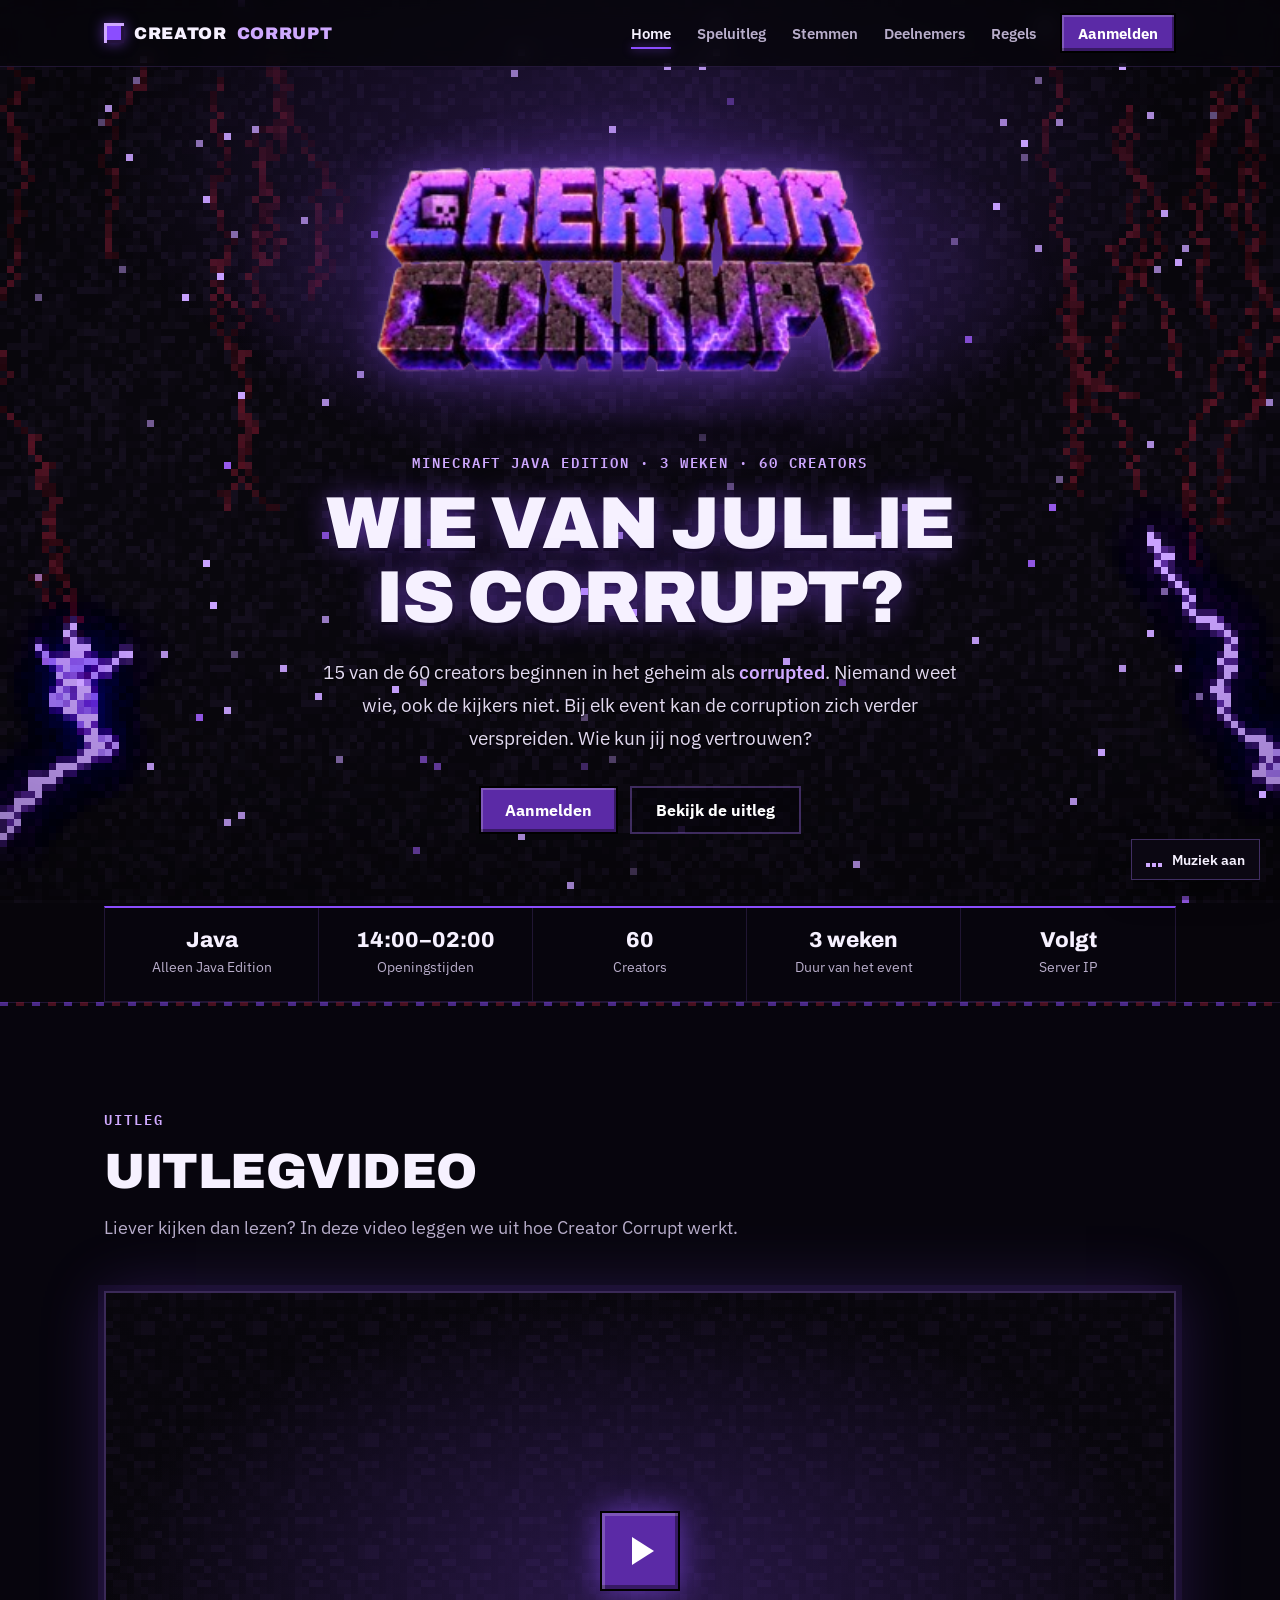
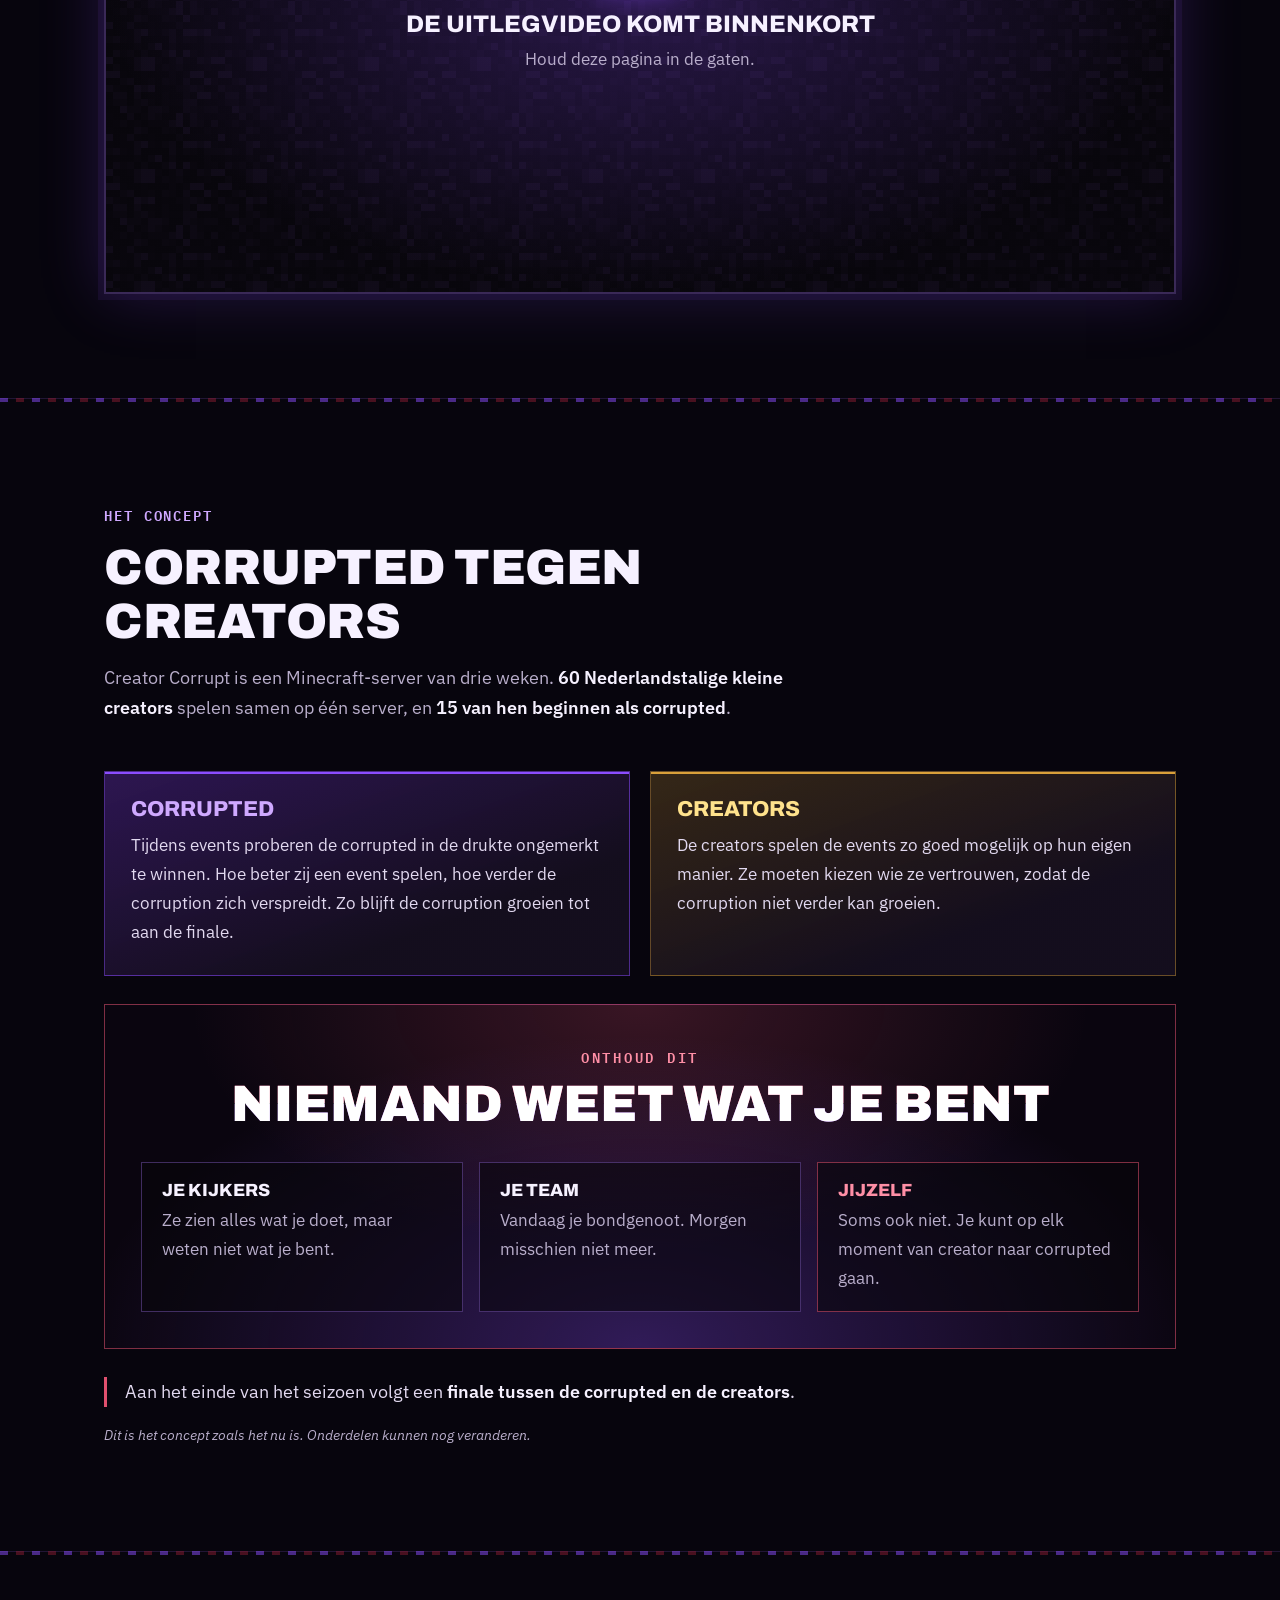
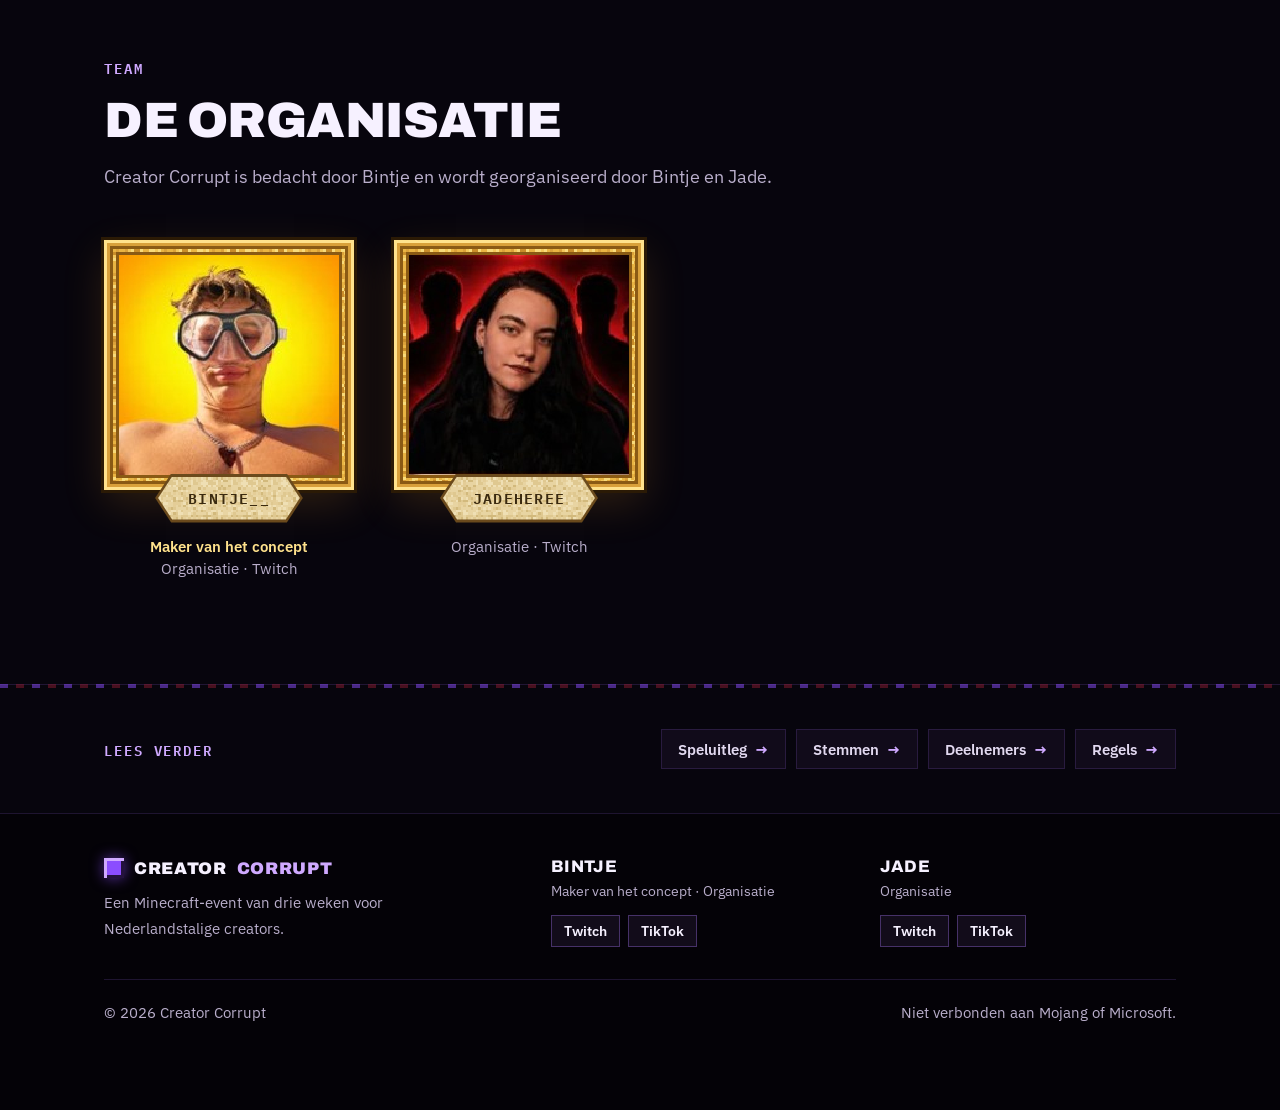
==== index.html @ 9c50fcc6 "Deelnemers: melding 'binnenkort bekendgemaakt' bovenaan Co-Authored-By: Claude Opus 5.5 <noreply@ant" ====
<!DOCTYPE html>
<html lang="nl">
<head>
<meta charset="utf-8">
<meta name="viewport" content="width=device-width, initial-scale=1">
<title>Creator Corrupt</title>
<meta name="description" content="Creator Corrupt is een Minecraft-server van drie weken met 60 Nederlandstalige creators. 15 van hen beginnen in het geheim als corrupted. Wie kun jij nog vertrouwen?">
<link rel="preconnect" href="https://fonts.googleapis.com">
<link rel="preconnect" href="https://fonts.gstatic.com" crossorigin>
<link href="https://fonts.googleapis.com/css2?family=Archivo:wght@600;800;900&family=IBM+Plex+Mono:wght@600&family=IBM+Plex+Sans:wght@400;500;600&display=swap" rel="stylesheet">
<link rel="stylesheet" href="style.css?v=20261105-4">
</head>
<body>
<canvas id="cave" aria-hidden="true"></canvas>
<canvas id="sparks" aria-hidden="true"></canvas>

<header class="top">
  <div class="wrap bar">
    <a href="index.html" class="brand"><span class="brand-block" aria-hidden="true"></span>Creator <b>Corrupt</b></a>
    <button class="menu" aria-expanded="false" aria-controls="nav">Menu</button>
    <nav id="nav" class="nav">
      <a href="index.html" aria-current="page">Home</a>
      <a href="speluitleg.html">Speluitleg</a>
      <a href="stemmen.html">Stemmen</a>
      <a href="deelnemers.html">Deelnemers</a>
      <a href="regels.html">Regels</a>
      <a href="aanmelden.html" class="nav-cta">Aanmelden</a>
    </nav>
  </div>
</header>

<main id="top">

  <!-- INTRODUCTIE -->
  <section id="intro" class="hero">
    <div class="wrap hero-inner">
      <div class="hero-logo">
        <img src="img/logo.png" alt="Creator Corrupt" width="362" height="190">
        <div class="logo-shadow" aria-hidden="true"></div>
      </div>
      <p class="eyebrow">Minecraft Java Edition &middot; 3 weken &middot; 60 creators</p>
      <h1>Wie van jullie is corrupt?</h1>
      <p class="lead">15 van de 60 creators beginnen in het geheim als <strong>corrupted</strong>. Niemand weet wie, ook de kijkers niet. Bij elk event kan de corruption zich verder verspreiden. Wie kun jij nog vertrouwen?</p>
      <div class="hero-actions">
        <a class="btn" href="aanmelden.html">Aanmelden</a>
        <a class="btn btn-ghost" href="#video">Bekijk de uitleg</a>
      </div>
    </div>

    <div class="wrap">
      <ul class="stats">
        <li><strong>Java</strong><span>Alleen Java Edition</span></li>
        <li><strong>14:00&ndash;02:00</strong><span>Openingstijden</span></li>
        <li><strong>60</strong><span>Creators</span></li>
        <li><strong>3 weken</strong><span>Duur van het event</span></li>
        <li><strong>Volgt</strong><span>Server IP</span></li>
      </ul>
    </div>
  </section>

  <!-- UITLEGVIDEO -->
  <section id="video" class="section">
    <div class="wrap">
      <header class="section-head">
        <p class="eyebrow">Uitleg</p>
        <h2>Uitlegvideo</h2>
        <p>Liever kijken dan lezen? In deze video leggen we uit hoe Creator Corrupt werkt.</p>
      </header>

      <!-- Zet bij data-youtube de ID van de YouTube-video (het stukje na watch?v=), dan verschijnt de video hier. -->
      <div class="video" data-youtube="">
        <div class="video-placeholder">
          <span class="play" aria-hidden="true"></span>
          <strong>De uitlegvideo komt binnenkort</strong>
          <span>Houd deze pagina in de gaten.</span>
        </div>
      </div>
    </div>
  </section>

  <!-- CONCEPT -->
  <section id="concept" class="section">
    <div class="wrap">
      <header class="section-head">
        <p class="eyebrow">Het concept</p>
        <h2>Corrupted tegen creators</h2>
        <p>Creator Corrupt is een Minecraft-server van drie weken. <strong>60 Nederlandstalige kleine creators</strong> spelen samen op één server, en <strong>15 van hen beginnen als corrupted</strong>.</p>
      </header>

      <div class="sides">
        <div class="side side-corrupt">
          <h3>Corrupted</h3>
          <p>Tijdens events proberen de corrupted in de drukte ongemerkt te winnen. Hoe beter zij een event spelen, hoe verder de corruption zich verspreidt. Zo blijft de corruption groeien tot aan de finale.</p>
        </div>
        <div class="side side-survive">
          <h3>Creators</h3>
          <p>De creators spelen de events zo goed mogelijk op hun eigen manier. Ze moeten kiezen wie ze vertrouwen, zodat de corruption niet verder kan groeien.</p>
        </div>
      </div>

      <div class="nobody">
        <p class="nobody-kicker">Onthoud dit</p>
        <h3 class="nobody-title glitch" data-text="Niemand weet wat je bent">Niemand weet wat je bent</h3>
        <div class="nobody-grid">
          <div>
            <h4>Je kijkers</h4>
            <p>Ze zien alles wat je doet, maar weten niet wat je bent.</p>
          </div>
          <div>
            <h4>Je team</h4>
            <p>Vandaag je bondgenoot. Morgen misschien niet meer.</p>
          </div>
          <div>
            <h4>Jijzelf</h4>
            <p>Soms ook niet. Je kunt op elk moment van creator naar corrupted gaan.</p>
          </div>
        </div>
      </div>

      <p class="concept-twist">Aan het einde van het seizoen volgt een <strong>finale tussen de corrupted en de creators</strong>.</p>
      <p class="concept-note">Dit is het concept zoals het nu is. Onderdelen kunnen nog veranderen.</p>
    </div>
  </section>

  <!-- TEAM -->
  <section id="team" class="section">
    <div class="wrap">
      <header class="section-head">
        <p class="eyebrow">Team</p>
        <h2>De organisatie</h2>
        <p>Creator Corrupt is bedacht door Bintje en wordt georganiseerd door Bintje en Jade.</p>
      </header>

      <div class="team">
        <a class="member" href="https://www.twitch.tv/bintje__" target="_blank" rel="noopener">
          <div class="frame"><div class="avatar avatar-photo"><img src="img/bintje.jpg" alt="Bintje" width="186" height="178"></div></div>
          <span class="plaque"><span>BINTJE__</span></span>
          <span class="member-role"><strong>Maker van het concept</strong><br>Organisatie &middot; Twitch</span>
        </a>
        <a class="member" href="https://www.twitch.tv/jadeheree" target="_blank" rel="noopener">
          <div class="frame"><div class="avatar avatar-photo"><img src="img/jade.jpg" alt="Jade" width="186" height="178"></div></div>
          <span class="plaque"><span>JADEHEREE</span></span>
          <span class="member-role">Organisatie &middot; Twitch</span>
        </a>
      </div>
    </div>
  </section>

  <!-- VERDER LEZEN -->
  <section class="section more">
    <div class="wrap more-inner">
      <p class="eyebrow">Lees verder</p>
      <nav class="more-links" aria-label="Lees verder">
        <a class="reveal" href="speluitleg.html">Speluitleg <b aria-hidden="true">&rarr;</b></a>
        <a class="reveal" href="stemmen.html">Stemmen <b aria-hidden="true">&rarr;</b></a>
        <a class="reveal" href="deelnemers.html">Deelnemers <b aria-hidden="true">&rarr;</b></a>
        <a class="reveal" href="regels.html">Regels <b aria-hidden="true">&rarr;</b></a>
      </nav>
    </div>
  </section>

</main>

<footer class="foot">
  <div class="wrap">
    <div class="foot-grid">
      <div class="foot-brand">
        <a href="index.html" class="brand"><span class="brand-block" aria-hidden="true"></span>Creator <b>Corrupt</b></a>
        <p>Een Minecraft-event van drie weken voor Nederlandstalige creators.</p>
      </div>
      <div class="foot-person">
        <h4>Bintje</h4>
        <span>Maker van het concept &middot; Organisatie</span>
        <div class="socials">
          <a href="https://www.twitch.tv/bintje__" target="_blank" rel="noopener">Twitch</a>
          <a href="https://www.tiktok.com/@bintje__" target="_blank" rel="noopener">TikTok</a>
        </div>
      </div>
      <div class="foot-person">
        <h4>Jade</h4>
        <span>Organisatie</span>
        <div class="socials">
          <a href="https://www.twitch.tv/jadeheree" target="_blank" rel="noopener">Twitch</a>
          <a href="https://www.tiktok.com/@jadedhere" target="_blank" rel="noopener">TikTok</a>
        </div>
      </div>
    </div>
    <div class="foot-inner">
      <span>&copy; <span id="year">2026</span> Creator Corrupt</span>
      <span>Niet verbonden aan Mojang of Microsoft.</span>
    </div>
  </div>
</footer>

<script src="script.js?v=20261105-4"></script>
</body>
</html>
---- style.css ----
:root{
  --bg:#07050b;
  --panel:rgba(9,6,14,.88);
  --surface:rgba(22,15,32,.82);
  --line:rgba(150,100,230,.18);
  --line-2:rgba(170,120,255,.34);
  --purple-900:#24123d;
  --purple-700:#5b2aa6;
  --purple-500:#8b4dff;
  --purple-300:#cfa9ff;
  --red:#8a1c32;
  --gold-hi:#ffe28c;
  --gold:#d9a03a;
  --gold-lo:#8a5a14;
  --ink:#f6f1ff;
  --text:#e2d9f0;
  --muted:#b9aecb;
  --head:'Archivo',system-ui,sans-serif;
  --body:'IBM Plex Sans',system-ui,sans-serif;
  --mono:'IBM Plex Mono',ui-monospace,monospace;
  color-scheme:dark;
}
*,*::before,*::after{box-sizing:border-box}
html{scroll-behavior:smooth;scroll-padding-top:76px}
body{margin:0;background:var(--bg);color:var(--text);font:400 1.0625rem/1.7 var(--body);-webkit-font-smoothing:antialiased}
a{color:inherit}
:focus-visible{outline:2px solid var(--purple-300);outline-offset:3px}
h1,h2,h3,h4{font-family:var(--head);font-weight:800;line-height:1.1;margin:0;color:var(--ink)}
p{margin:0 0 1em}
strong{color:var(--ink);font-weight:600}
.wrap{max-width:1120px;margin:0 auto;padding:0 24px}
@media(max-width:600px){.wrap{padding:0 16px}}

/* Achtergrond: pixel-grot (script.js), vast achter alle inhoud */
#cave,#sparks{position:fixed;top:0;left:0;width:100%;height:100vh;image-rendering:pixelated;pointer-events:none}
#cave{z-index:-2}
#sparks{z-index:-1}
body::before{content:"";position:fixed;inset:0;z-index:-1;pointer-events:none;
  background:radial-gradient(60% 45% at 50% 18%,rgba(139,77,255,.22),transparent 70%),radial-gradient(120% 80% at 50% 50%,transparent 40%,rgba(0,0,0,.55))}

/* Header */
.top{position:sticky;top:0;z-index:20;background:rgba(7,5,11,.82);backdrop-filter:blur(10px);-webkit-backdrop-filter:blur(10px);border-bottom:1px solid var(--line)}
.bar{display:flex;align-items:center;justify-content:space-between;height:66px;gap:16px}
.brand{display:flex;align-items:center;gap:10px;font:900 1.05rem var(--head);letter-spacing:.04em;text-transform:uppercase;color:var(--ink);text-decoration:none}
.brand b{color:var(--purple-300);font-weight:900}
.brand-block{width:20px;height:20px;background:var(--purple-500);box-shadow:inset 3px 3px 0 var(--purple-300),inset -3px -3px 0 var(--purple-900),0 0 14px rgba(139,77,255,.6)}
.nav{display:flex;gap:2px;align-items:center}
.nav a{font:600 .95rem var(--body);text-decoration:none;color:var(--muted);padding:8px 12px}
.nav a:hover{color:var(--ink)}
.nav a:not(.nav-cta){position:relative}
.nav a[aria-current="page"]:not(.nav-cta){color:var(--ink)}
.nav a[aria-current="page"]:not(.nav-cta)::after{content:"";position:absolute;left:12px;right:12px;bottom:2px;height:2px;background:var(--purple-500);box-shadow:0 0 10px rgba(139,77,255,.8)}
@media(max-width:800px){.nav a[aria-current="page"]:not(.nav-cta)::after{left:4px;right:auto;width:24px;bottom:6px}}
.nav .nav-cta{color:#fff;margin-left:10px}
.menu{display:none;font:600 1rem var(--body);background:none;color:var(--ink);border:1px solid var(--line-2);padding:6px 14px;cursor:pointer}
@media(max-width:800px){
  .menu{display:block}
  .nav{display:none;position:absolute;top:67px;left:0;right:0;flex-direction:column;align-items:stretch;background:rgba(7,5,11,.97);border-bottom:1px solid var(--line);padding:8px 16px 16px}
  .nav.open{display:flex}
  .nav a{padding:13px 4px;border-bottom:1px solid var(--line)}
  .nav .nav-cta{margin:14px 0 0;text-align:center}
}

/* Knoppen */
.btn,.nav .nav-cta{display:inline-flex;align-items:center;justify-content:center;font:700 1rem var(--body);color:#fff;text-decoration:none;cursor:pointer;
  background:var(--purple-700);border:2px solid #000;padding:12px 24px;
  box-shadow:inset 2px 2px 0 rgba(255,255,255,.22),inset -2px -3px 0 rgba(0,0,0,.4),0 0 0 rgba(139,77,255,0);transition:box-shadow .2s,background .2s}
.nav .nav-cta{padding:8px 16px;font-size:.95rem}
.btn:hover,.nav .nav-cta:hover{background:var(--purple-500);box-shadow:inset 2px 2px 0 rgba(255,255,255,.22),inset -2px -3px 0 rgba(0,0,0,.4),0 0 24px rgba(139,77,255,.55)}
.btn:active{box-shadow:inset 2px 2px 0 rgba(0,0,0,.4)}
.btn:disabled{opacity:.6;cursor:wait}
.btn-ghost{background:rgba(7,5,11,.55);border:2px solid var(--line-2);box-shadow:none}
.btn-ghost:hover{background:rgba(91,42,166,.35);border-color:var(--purple-500);box-shadow:none}

.eyebrow{font:600 .85rem var(--mono);letter-spacing:.14em;text-transform:uppercase;color:var(--purple-300);margin:0 0 14px}

/* Hero: gecentreerd, zoals de poster */
.hero{padding:64px 0 0;text-align:center;overflow:hidden}
.hero-inner{display:flex;flex-direction:column;align-items:center}
.hero-logo{position:relative;display:grid;place-items:center;padding:8px 0 36px}
.hero-logo::before{content:"";position:absolute;inset:-10% -25%;background:radial-gradient(closest-side,rgba(139,77,255,.38),transparent);pointer-events:none}
/* Logo-bestand is 362px breed; groter tonen maakt hem iets zachter. Met een groter bestand wordt hij weer scherp. */
.hero-logo img{position:relative;display:block;width:min(560px,92vw);max-width:none;height:auto;will-change:transform;animation:float 5s ease-in-out infinite;filter:drop-shadow(0 0 18px rgba(139,77,255,.45))}
.logo-shadow{position:absolute;bottom:10px;width:360px;max-width:60%;height:16px;background:rgba(0,0,0,.7);filter:blur(10px);animation:shadow 5s ease-in-out infinite}
@keyframes float{0%,100%{transform:translate3d(0,0,0) rotate(-1deg)}50%{transform:translate3d(0,-14px,0) rotate(1deg)}}
@keyframes shadow{0%,100%{transform:scaleX(1);opacity:1}50%{transform:scaleX(.8);opacity:.6}}
@media(prefers-reduced-motion:reduce){.hero-logo img,.logo-shadow{animation:none}}
.hero h1{font-size:clamp(2.3rem,6.4vw,4.6rem);font-weight:900;text-transform:uppercase;letter-spacing:-.01em;line-height:1;max-width:14ch;margin:0 auto 22px;
  text-shadow:0 0 28px rgba(139,77,255,.55),0 3px 0 #000}
.lead{font-size:1.2rem;color:var(--text);max-width:58ch;margin:0 auto 32px;text-shadow:0 1px 2px #000}
.lead strong{color:var(--purple-300)}
.hero-actions{display:flex;flex-wrap:wrap;gap:12px;justify-content:center}

.stats{list-style:none;margin:72px 0 0;padding:0;display:grid;grid-template-columns:repeat(5,1fr);background:var(--panel);border:1px solid var(--line);border-top:2px solid var(--purple-500)}
.stats li{padding:20px 18px;border-right:1px solid var(--line);text-align:center}
.stats li:last-child{border-right:0}
.stats strong{display:block;font:800 1.35rem var(--head);color:var(--ink);white-space:nowrap}
.stats span{font-size:.9rem;color:var(--muted)}
@media(max-width:820px){.stats{grid-template-columns:repeat(2,1fr)}.stats li{border-bottom:1px solid var(--line)}.stats li:nth-child(2n){border-right:0}.stats li:last-child{grid-column:1/-1;border-bottom:0}}

/* Secties: donker paneel over de grot, zodat de tekst goed leesbaar is */
main>.section{position:relative;padding:104px 0;background:var(--panel)}
main>.hero+.section{margin-top:0;border-top:1px solid var(--line)}
main>.section+.section{border-top:1px solid var(--line)}
main>.section::before{content:"";position:absolute;left:0;right:0;top:-1px;height:4px;
  background:repeating-linear-gradient(90deg,var(--purple-500) 0 8px,transparent 8px 16px,var(--red) 16px 24px,transparent 24px 32px);opacity:.5}
.section-head{margin-bottom:48px;max-width:680px}
.section-head h2{font-size:clamp(2rem,4.6vw,3.1rem);font-weight:900;text-transform:uppercase;letter-spacing:-.01em}
.section-head p:not(.eyebrow){color:var(--muted);margin:14px 0 0;font-size:1.1rem}
.sub{font-size:1.4rem;margin:72px 0 22px;text-transform:uppercase;letter-spacing:.01em}

/* Uitlegvideo */
.video{position:relative;aspect-ratio:16/9;border:2px solid var(--line-2);background:#000;overflow:hidden;box-shadow:0 0 0 6px rgba(139,77,255,.08),0 0 60px rgba(139,77,255,.22)}
.video iframe{position:absolute;inset:0;width:100%;height:100%;border:0}
.video-placeholder{position:absolute;inset:0;display:grid;place-content:center;justify-items:center;gap:8px;text-align:center;padding:24px;
  background:radial-gradient(closest-side,rgba(139,77,255,.25),transparent),linear-gradient(rgba(7,5,11,.7),rgba(7,5,11,.7)),var(--obsidian,#100c16);background-size:auto,auto,112px 112px;image-rendering:pixelated}
.video-placeholder strong{font:800 clamp(1.1rem,2.5vw,1.5rem) var(--head);color:var(--ink);text-transform:uppercase}
.video-placeholder span:last-child{color:var(--muted)}
.play{width:80px;height:80px;margin-bottom:12px;display:grid;place-items:center;background:var(--purple-700);border:2px solid #000;
  box-shadow:inset 3px 3px 0 rgba(255,255,255,.2),inset -3px -4px 0 rgba(0,0,0,.4),0 0 30px rgba(139,77,255,.6)}
.play::after{content:"";margin-left:6px;border-style:solid;border-width:14px 0 14px 22px;border-color:transparent transparent transparent #fff}
@media(max-width:560px){.play{width:58px;height:58px}.play::after{border-width:10px 0 10px 16px}}

/* Team: gouden lijst en perkamenten naambordje, zoals op de poster */
.team{display:flex;flex-wrap:wrap;gap:40px}
.member{display:flex;flex-direction:column;align-items:center;width:250px;text-decoration:none;color:inherit}
.frame{width:100%;padding:12px;background:var(--gold) var(--tex-gold,none);background-size:48px 48px;image-rendering:pixelated;
  box-shadow:inset 0 0 0 3px var(--gold-hi),inset 0 0 0 6px var(--gold),inset 0 0 0 9px var(--gold-lo),0 0 0 3px #2b1a05,0 14px 40px rgba(255,170,40,.16);transition:transform .2s,box-shadow .2s}
.member:hover .frame{transform:translateY(-4px);box-shadow:inset 0 0 0 3px var(--gold-hi),inset 0 0 0 6px var(--gold),inset 0 0 0 9px var(--gold-lo),0 0 0 3px #2b1a05,0 18px 50px rgba(255,170,40,.3)}
.avatar{aspect-ratio:1;display:grid;place-items:center;background:radial-gradient(circle at 50% 45%,#ffd84a,#f5a11a 75%);box-shadow:inset 0 0 0 3px var(--gold-lo),inset 0 0 30px rgba(140,70,0,.35)}
.avatar-photo{position:relative;overflow:hidden}
.avatar-photo img{position:absolute;inset:3px;width:calc(100% - 6px);height:calc(100% - 6px);object-fit:cover;object-position:50% 30%}
.avatar:not(.avatar-photo) img,.avatar canvas{width:46%;height:auto;image-rendering:pixelated;display:block;box-shadow:6px 6px 0 rgba(90,45,0,.35)}
.plaque{position:relative;margin-top:-16px;padding:3px;background:#6b4a1c;
  clip-path:polygon(16px 0,calc(100% - 16px) 0,100% 50%,calc(100% - 16px) 100%,16px 100%,0 50%)}
.plaque span{display:block;padding:9px 30px;font:600 .95rem var(--mono);letter-spacing:.08em;color:#3a2a10;background:#e6d19d var(--tex-parchment,none);background-size:40px 40px;image-rendering:pixelated;
  clip-path:polygon(14px 0,calc(100% - 14px) 0,100% 50%,calc(100% - 14px) 100%,14px 100%,0 50%)}
.member-role{margin-top:12px;font-size:.95rem;line-height:1.5;color:var(--muted);text-align:center}
.member-role strong{color:var(--gold-hi);font-weight:600}
.member:hover .member-role{color:var(--purple-300)}
@media(max-width:560px){.team{gap:20px;justify-content:center}.member{width:calc(50% - 10px)}.plaque span{padding:8px 20px;font-size:.8rem}}

/* Speluitleg */
.steps{list-style:none;margin:0;padding:0;display:grid;grid-template-columns:repeat(4,1fr);gap:20px;counter-reset:s}
.steps li{position:relative;counter-increment:s;padding:24px 22px 26px;background:var(--surface);border:1px solid var(--line)}
.steps li::before{content:counter(s,decimal-leading-zero);display:block;font:600 .85rem var(--mono);letter-spacing:.14em;color:var(--purple-300);margin-bottom:14px}
.steps li::after{content:"";position:absolute;left:-1px;right:-1px;top:-1px;height:2px;background:linear-gradient(90deg,var(--purple-500),transparent)}
.steps h3{font-size:1.15rem;margin-bottom:8px}
.steps p{color:var(--muted);margin:0}
@media(max-width:900px){.steps{grid-template-columns:1fr 1fr}}
@media(max-width:560px){.steps{grid-template-columns:1fr}}

/* Concept */
.concept{margin-bottom:56px}
.concept-intro{font-size:1.25rem;line-height:1.6;color:var(--ink);max-width:62ch;margin-bottom:28px}
.sides{display:grid;grid-template-columns:1fr 1fr;gap:20px}
@media(max-width:700px){.sides{grid-template-columns:1fr}}
.side{padding:26px 26px 28px;border:1px solid var(--line)}
.side h3{font-size:1.35rem;text-transform:uppercase;margin-bottom:10px}
.side p{margin:0;color:var(--text)}
.side-corrupt{background:linear-gradient(160deg,rgba(91,42,166,.45),rgba(22,15,32,.85) 70%);border-color:rgba(139,77,255,.45);box-shadow:inset 0 2px 0 var(--purple-500)}
.side-corrupt h3{color:var(--purple-300)}
.side-survive{background:linear-gradient(160deg,rgba(217,160,58,.22),rgba(22,15,32,.85) 70%);border-color:rgba(217,160,58,.4);box-shadow:inset 0 2px 0 var(--gold)}
.side-survive h3{color:var(--gold-hi)}
/* Opgelicht blok: NIEMAND weet wat je bent */
.nobody{position:relative;margin-top:28px;padding:40px 36px 36px;text-align:center;overflow:hidden;
  background:radial-gradient(70% 120% at 50% 0%,rgba(224,80,110,.22),transparent 60%),radial-gradient(80% 140% at 50% 100%,rgba(139,77,255,.3),transparent 65%),rgba(10,6,16,.92);
  border:1px solid rgba(224,80,110,.55);animation:nobodyGlow 3.2s ease-in-out infinite}
@keyframes nobodyGlow{0%,100%{box-shadow:0 0 24px rgba(139,77,255,.3),inset 0 0 30px rgba(224,80,110,.12)}50%{box-shadow:0 0 52px rgba(224,80,110,.45),inset 0 0 50px rgba(139,77,255,.22)}}
.nobody-kicker{font:600 .85rem var(--mono);letter-spacing:.2em;text-transform:uppercase;color:#ff8fa6;margin:0 0 10px}
.nobody-title{font-size:clamp(1.8rem,5vw,3.2rem);font-weight:900;text-transform:uppercase;line-height:1.05;margin:0 0 30px}
/* Gloed met schokkerige glitches over de hele zin */
.glitch{position:relative;color:#fff;animation:glow 6s ease-in-out infinite}
.glitch::before,.glitch::after{content:attr(data-text);position:absolute;inset:0;pointer-events:none;mix-blend-mode:screen}
.glitch::before{color:#ff4d7a;clip-path:inset(0 0 55% 0);animation:glitchA 2.6s steps(1) infinite}
.glitch::after{color:#a86bff;clip-path:inset(50% 0 0 0);animation:glitchB 2.2s steps(1) infinite}
@keyframes glow{0%,100%{text-shadow:0 0 14px rgba(224,80,110,.45)}50%{text-shadow:0 0 30px rgba(224,80,110,.8),0 0 60px rgba(139,77,255,.35)}}
@keyframes glitchA{0%,86%,100%{transform:translate(-2px,0);clip-path:inset(0 0 55% 0)}88%{transform:translate(-9px,-2px);clip-path:inset(10% 0 60% 0)}92%{transform:translate(6px,1px);clip-path:inset(35% 0 30% 0)}96%{transform:translate(-4px,0);clip-path:inset(0 0 70% 0)}}
@keyframes glitchB{0%,80%,100%{transform:translate(2px,0);clip-path:inset(50% 0 0 0)}83%{transform:translate(10px,2px);clip-path:inset(65% 0 5% 0)}88%{transform:translate(-7px,0);clip-path:inset(40% 0 25% 0)}93%{transform:translate(4px,-1px);clip-path:inset(75% 0 0 0)}}
.nobody-grid{display:grid;grid-template-columns:repeat(3,1fr);gap:16px;text-align:left}
.nobody-grid>div{padding:18px 20px;background:rgba(7,5,11,.6);border:1px solid var(--line-2)}
.nobody-grid h4{font-size:1.1rem;text-transform:uppercase;margin-bottom:6px;color:var(--ink)}
.nobody-grid p{margin:0;color:var(--muted)}
.nobody-grid>div:last-child{border-color:rgba(224,80,110,.55)}
.nobody-grid>div:last-child h4{color:#ff8fa6}
@media(max-width:760px){.nobody{padding:30px 18px 22px}.nobody-grid{grid-template-columns:1fr}}
@media(prefers-reduced-motion:reduce){.nobody,.glitch,.glitch::before,.glitch::after{animation:none}}

/* Muziekknop */
.music-btn{position:fixed;right:20px;bottom:20px;z-index:51;display:flex;align-items:center;gap:10px;padding:10px 14px;font:600 .9rem var(--body);color:var(--ink);cursor:pointer;
  background:rgba(12,8,20,.95);border:1px solid var(--line-2);box-shadow:0 10px 30px rgba(0,0,0,.5)}
.music-btn:hover{border-color:var(--purple-500)}
.music-btn[aria-pressed="true"]{border-color:var(--purple-500);box-shadow:0 10px 30px rgba(0,0,0,.5),0 0 20px rgba(139,77,255,.35)}
.bars{display:flex;align-items:flex-end;gap:2px;width:16px;height:14px}
.bars i{width:4px;height:4px;background:var(--purple-300)}
.music-btn[aria-pressed="true"] .bars i{animation:bar 1.2s ease-in-out infinite}
.music-btn[aria-pressed="true"] .bars i:nth-child(2){animation-delay:.3s}
.music-btn[aria-pressed="true"] .bars i:nth-child(3){animation-delay:.6s}
@keyframes bar{0%,100%{height:4px}50%{height:14px}}
@media(max-width:560px){.music-btn{right:16px;bottom:16px;padding:9px 12px}.toast{bottom:72px}}
@media(prefers-reduced-motion:reduce){.music-btn .bars i{animation:none!important}}

/* Pop-ups met grapjes */
.toast{position:fixed;left:20px;bottom:20px;z-index:50;display:flex;gap:14px;align-items:center;width:min(380px,calc(100vw - 32px));padding:14px 40px 14px 14px;
  background:rgba(12,8,20,.97);border:1px solid var(--line-2);border-left:3px solid var(--purple-500);box-shadow:0 18px 50px rgba(0,0,0,.6),0 0 30px rgba(139,77,255,.25);
  transform:translateY(140%);opacity:0;transition:transform .45s cubic-bezier(.2,.9,.3,1.2),opacity .3s}
.toast.show{transform:none;opacity:1}
.toast.corrupt{border-left-color:#e0506e;box-shadow:0 18px 50px rgba(0,0,0,.6),0 0 30px rgba(224,80,110,.25)}
.toast canvas{flex:none;width:64px;height:64px;image-rendering:pixelated;background:#1b1228;border:2px solid #000;box-shadow:inset 0 0 0 2px rgba(255,255,255,.06)}
.toast-label{display:block;font:600 .75rem var(--mono);letter-spacing:.14em;text-transform:uppercase;color:var(--purple-300);margin-bottom:4px}
.toast.corrupt .toast-label{color:#ff8fa6}
.toast-text{margin:0;font-size:.98rem;line-height:1.45;color:var(--ink)}
.toast-close{position:absolute;top:6px;right:6px;width:28px;height:28px;border:0;background:none;color:var(--muted);font:600 1.2rem var(--body);cursor:pointer;line-height:1}
.toast-close:hover{color:var(--ink)}
.toast-mute{display:inline-block;margin-top:6px;padding:0;border:0;background:none;font:500 .8rem var(--body);color:var(--muted);text-decoration:underline;cursor:pointer}
.toast-mute:hover{color:var(--ink)}
@media(max-width:560px){.toast{left:16px;bottom:16px}}
@media(prefers-reduced-motion:reduce){.toast{transition:opacity .2s}}

.concept-twist{margin:28px 0 0;padding-left:18px;border-left:3px solid #e0506e;font-size:1.1rem;color:var(--text);max-width:70ch}
.concept-note{margin:16px 0 0;font-size:.9rem;color:var(--muted);font-style:italic}

.special{display:flex;align-items:center;gap:18px;margin-top:20px;padding:18px 22px;background:linear-gradient(90deg,rgba(138,28,50,.35),rgba(22,15,32,.85));border:1px solid rgba(220,80,110,.35);border-left:3px solid #e0506e}
.special p{margin:0;color:var(--text)}
.special-tag{flex:none;font:600 .8rem var(--mono);letter-spacing:.14em;text-transform:uppercase;color:#fff;background:#8a1c32;border:2px solid #000;padding:6px 10px;box-shadow:inset 2px 2px 0 rgba(255,255,255,.18)}
@media(max-width:560px){.special{flex-direction:column;align-items:flex-start;gap:10px}}

.tiles{display:grid;grid-template-columns:repeat(4,1fr);gap:20px}
.tiles-2{grid-template-columns:repeat(2,1fr)}
@media(max-width:900px){.tiles{grid-template-columns:1fr 1fr}}
@media(max-width:560px){.tiles,.tiles-2{grid-template-columns:1fr}}
.tile{padding:22px 22px 24px;background:var(--surface);border:1px solid var(--line);border-left:3px solid var(--purple-500)}
.tile h4{font-size:1.1rem;margin-bottom:8px}
.tile p{color:var(--muted);margin:0}

.cta{display:flex;justify-content:space-between;align-items:center;gap:20px;flex-wrap:wrap;margin-top:72px;padding:30px 32px;background:linear-gradient(90deg,rgba(91,42,166,.32),rgba(22,15,32,.85));border:1px solid var(--line-2)}
.cta h3{font-size:1.45rem;text-transform:uppercase;margin-bottom:6px}
.cta p{margin:0;color:var(--muted)}

/* Concept-sectie op de voorpagina */
#concept .section-head p strong{color:var(--ink)}
#concept .nobody{margin-top:28px}

/* Lees verder */
/* Geanimeerde knoppen: lichtstreep bij hover, pijl schuift mee, pixel-icoon springt */
.links{display:grid;grid-template-columns:repeat(4,1fr);gap:18px}
@media(max-width:1000px){.links{grid-template-columns:repeat(2,1fr)}}
@media(max-width:560px){.links{grid-template-columns:1fr}}
.link-card{position:relative;display:flex;flex-direction:column;padding:24px 24px 22px;text-decoration:none;color:inherit;overflow:hidden;
  background:linear-gradient(160deg,rgba(91,42,166,.28),rgba(22,15,32,.9) 60%);border:1px solid var(--line-2);
  box-shadow:inset 0 2px 0 rgba(255,255,255,.06),inset 0 -3px 0 rgba(0,0,0,.4);transition:transform .25s cubic-bezier(.2,.9,.3,1.3),border-color .25s,box-shadow .25s}
.link-card::before{content:"";position:absolute;top:0;bottom:0;left:-60%;width:40%;background:linear-gradient(100deg,transparent,rgba(201,162,255,.22),transparent);transform:skewX(-20deg);transition:left .6s ease}
.link-card:hover,.link-card:focus-visible{transform:translateY(-6px);border-color:var(--purple-500);box-shadow:0 14px 40px rgba(0,0,0,.45),0 0 34px rgba(139,77,255,.35),inset 0 2px 0 rgba(255,255,255,.08)}
.link-card:hover::before,.link-card:focus-visible::before{left:120%}
.link-card:active{transform:translateY(-2px)}
.link-icon{display:flex;gap:3px;margin-bottom:18px}
.link-icon i{width:10px;height:10px;background:var(--purple-500);box-shadow:inset 2px 2px 0 rgba(255,255,255,.3)}
.link-icon i:nth-child(2){background:#e0506e}
.link-icon i:nth-child(3){background:var(--gold)}
.link-card:hover .link-icon i{animation:hop .5s ease}
.link-card:hover .link-icon i:nth-child(2){animation-delay:.07s}
.link-card:hover .link-icon i:nth-child(3){animation-delay:.14s}
@keyframes hop{0%,100%{transform:none}40%{transform:translateY(-6px)}}
.link-card h3{font-size:1.25rem;text-transform:uppercase;margin-bottom:8px}
.link-card p{margin:0 0 18px;color:var(--muted);flex:1}
.link-go{display:inline-flex;align-items:center;gap:8px;align-self:flex-start;font:700 .95rem var(--body);color:#fff;padding:8px 14px;background:var(--purple-700);border:2px solid #000;
  box-shadow:inset 2px 2px 0 rgba(255,255,255,.2),inset -2px -3px 0 rgba(0,0,0,.4);transition:background .2s}
.link-go b{display:inline-block;transition:transform .25s}
.link-card:hover .link-go{background:var(--purple-500)}
.link-card:hover .link-go b{transform:translateX(5px)}

/* Lees verder: kleine, rustige knoppen in één rij */
main>.section.more{padding:44px 0}
.more-inner{display:flex;align-items:center;justify-content:space-between;gap:20px;flex-wrap:wrap}
.more-inner .eyebrow{margin:0}
.more-links{display:flex;flex-wrap:wrap;gap:10px}
.more-links a{position:relative;display:inline-flex;align-items:center;gap:8px;padding:9px 16px;font:600 .95rem var(--body);color:var(--text);text-decoration:none;
  background:rgba(22,15,32,.7);border:1px solid var(--line);overflow:hidden;transition:color .25s,border-color .25s,box-shadow .25s,background .25s}
.more-links a::after{content:"";position:absolute;left:0;bottom:0;height:2px;width:100%;background:linear-gradient(90deg,var(--purple-500),#e0506e);transform:scaleX(0);transform-origin:left;transition:transform .3s ease}
.more-links a b{display:inline-block;color:var(--purple-300);transition:transform .25s}
.more-links a:hover,.more-links a:focus-visible{color:var(--ink);border-color:var(--line-2);background:rgba(91,42,166,.22);box-shadow:0 0 18px rgba(139,77,255,.2)}
.more-links a:hover::after,.more-links a:focus-visible::after{transform:scaleX(1)}
.more-links a:hover b{transform:translateX(4px)}
@media(max-width:560px){.more-inner{flex-direction:column;align-items:flex-start}.more-links{display:grid;grid-template-columns:1fr 1fr;width:100%}.more-links a{justify-content:space-between}}

/* Elementen verschijnen zacht als je ernaartoe scrolt */
.js .reveal{opacity:0;transform:translateY(24px);transition:opacity .6s ease,transform .6s cubic-bezier(.2,.9,.3,1),border-color .25s,box-shadow .25s}
.js .reveal.in{opacity:1;transform:none}
.js .link-card.reveal.in:hover,.js .cast-card.reveal.in:hover{transform:translateY(-6px)}
@media(prefers-reduced-motion:reduce){.reveal{opacity:1;transform:none;transition:none}.link-card::before{display:none}.link-card:hover .link-icon i{animation:none}}

/* Deelnemers */
.cast{display:grid;grid-template-columns:repeat(auto-fill,minmax(200px,1fr));gap:20px}
.cast-card{position:relative;display:flex;flex-direction:column;align-items:center;text-align:center;padding:22px 18px 20px;overflow:hidden;
  background:linear-gradient(170deg,rgba(91,42,166,.25),rgba(14,9,22,.92) 55%);border:1px solid var(--line-2);transition:transform .3s cubic-bezier(.2,.9,.3,1.3),border-color .3s,box-shadow .3s}
.cast-card::after{content:"";position:absolute;inset:0;pointer-events:none;background:repeating-linear-gradient(0deg,rgba(255,255,255,.035) 0 1px,transparent 1px 3px);opacity:0;transition:opacity .3s}
.cast-card:hover{transform:translateY(-6px);border-color:var(--purple-500);box-shadow:0 16px 40px rgba(0,0,0,.45),0 0 30px rgba(139,77,255,.3)}
.cast-card:hover::after{opacity:1}
.cast-head{width:96px;height:96px;display:grid;place-items:center;margin-bottom:16px;background:#1b1228;border:2px solid #000;box-shadow:inset 0 0 0 2px rgba(255,255,255,.06),0 0 0 3px rgba(139,77,255,.25)}
.cast-head img,.cast-head canvas{width:72px;height:72px;image-rendering:pixelated}
.cast-card:hover .cast-head{animation:wobble .5s ease}
@keyframes wobble{0%,100%{transform:none}30%{transform:rotate(-4deg) scale(1.05)}60%{transform:rotate(3deg) scale(1.05)}}
.cast-card h3{font-size:1.1rem;margin-bottom:4px;word-break:break-word}
.cast-card .cast-sub{font-size:.9rem;color:var(--muted);margin-bottom:16px}
.cast-links{display:flex;gap:8px;flex-wrap:wrap;justify-content:center;margin-top:auto}
.cast-btn{display:inline-flex;align-items:center;gap:6px;padding:7px 12px;font:600 .85rem var(--body);color:#fff;text-decoration:none;border:2px solid #000;
  box-shadow:inset 2px 2px 0 rgba(255,255,255,.2),inset -2px -2px 0 rgba(0,0,0,.35);transition:transform .15s,filter .2s}
.cast-btn:hover{transform:translateY(-2px);filter:brightness(1.15)}
.cast-btn.twitch{background:#6b3fd1}
.cast-btn.youtube{background:#c4242f}
.cast-btn[aria-disabled="true"]{background:#2a2236;color:var(--muted);pointer-events:none;box-shadow:none}
.cast-card.mystery .cast-head{font:900 2.6rem var(--head);color:var(--purple-300);text-shadow:0 0 18px rgba(139,77,255,.8);animation:mysteryPulse 2.8s ease-in-out infinite}
.cast-card.mystery:hover .cast-head{animation:wobble .5s ease}
@keyframes mysteryPulse{0%,100%{box-shadow:inset 0 0 0 2px rgba(255,255,255,.06),0 0 0 3px rgba(139,77,255,.2)}50%{box-shadow:inset 0 0 0 2px rgba(255,255,255,.06),0 0 0 3px rgba(139,77,255,.55),0 0 24px rgba(139,77,255,.45)}}
.cast-note{display:inline-flex;align-items:center;gap:12px;margin:-20px 0 32px;padding:12px 18px;font-weight:600;color:var(--ink);
  background:linear-gradient(90deg,rgba(91,42,166,.4),rgba(22,15,32,.85));border:1px solid var(--line-2);border-left:3px solid var(--purple-500)}
.cast-note::before{content:"";width:10px;height:10px;flex:none;background:var(--purple-300);box-shadow:0 0 12px var(--purple-500);animation:blink 1.6s steps(1) infinite}
.cast-note[hidden]{display:none}
@keyframes blink{50%{opacity:.2}}
@media(prefers-reduced-motion:reduce){.cast-note::before{animation:none}}

/* Pagina's met 20 creators */
.cast-bar{display:flex;justify-content:space-between;align-items:center;gap:16px;flex-wrap:wrap;margin-bottom:22px;scroll-margin-top:90px}
.cast-count{margin:0;font:600 .85rem var(--mono);letter-spacing:.12em;text-transform:uppercase;color:var(--purple-300)}
.pager{display:flex;gap:6px}
.pager-bottom{justify-content:center;margin-top:28px}
.pager button{min-width:42px;height:42px;padding:0 12px;font:700 .95rem var(--body);color:var(--text);cursor:pointer;background:rgba(22,15,32,.8);border:1px solid var(--line-2);
  transition:color .2s,background .2s,border-color .2s,box-shadow .2s,transform .15s}
.pager button:hover:not(:disabled){color:var(--ink);border-color:var(--purple-500);transform:translateY(-2px)}
.pager button[aria-current="page"]{color:#fff;background:var(--purple-700);border:1px solid #000;box-shadow:inset 2px 2px 0 rgba(255,255,255,.2),inset -2px -2px 0 rgba(0,0,0,.4),0 0 18px rgba(139,77,255,.45)}
.pager button:disabled{opacity:.35;cursor:default}
@media(max-width:560px){.cast-bar{flex-direction:column;align-items:flex-start}}

/* Kaarten springen er één voor één in bij het wisselen van pagina */
.cast.switch .cast-card{animation:popIn .45s cubic-bezier(.2,.9,.3,1.2) backwards;animation-delay:calc(var(--i,0) * 35ms)}
@keyframes popIn{from{opacity:0;transform:translateY(16px) scale(.96)}to{opacity:1;transform:none}}
@media(prefers-reduced-motion:reduce){.cast.switch .cast-card{animation:none}}
@media(prefers-reduced-motion:reduce){.cast-card.mystery .cast-head,.cast-card:hover .cast-head{animation:none}}

/* Footer met organisatoren */
.foot-grid{display:grid;grid-template-columns:1.4fr 1fr 1fr;gap:32px;padding:44px 0 32px}
@media(max-width:760px){
  .foot-grid{grid-template-columns:1fr 1fr;gap:22px 16px;padding:32px 0 24px}
  .foot-brand{grid-column:1/-1}
  .foot-brand p{margin-top:8px;font-size:.9rem}
  .foot-grid{column-gap:12px}
  .foot-person{padding:14px;background:rgba(22,15,32,.6);border:1px solid var(--line)}
  .foot-person>span{font-size:.82rem;line-height:1.4;margin-bottom:12px}
  .socials{gap:6px;flex-wrap:nowrap}
  .socials a{flex:1 1 0;min-width:0;justify-content:center;padding:6px 4px;font-size:.8rem}
  .foot .foot-inner{flex-direction:row;font-size:.85rem}
}
footer.foot{padding-bottom:84px}
.foot-brand p{margin:12px 0 0;max-width:34ch;color:var(--muted)}
/* Organisatoren: knoppen altijd op dezelfde hoogte, ook als de tekst erboven langer is */
.foot-person{display:flex;flex-direction:column}
.foot-person .socials{margin-top:auto}
.foot-person h4{font-size:1.05rem;text-transform:uppercase;letter-spacing:.02em;margin-bottom:2px}
.foot-person>span{display:block;font-size:.9rem;color:var(--muted);margin-bottom:12px}
.socials{display:flex;gap:8px;flex-wrap:wrap}
.socials a{display:inline-flex;align-items:center;padding:6px 12px;font:600 .85rem var(--body);color:var(--ink);text-decoration:none;border:1px solid var(--line-2);background:rgba(22,15,32,.8);transition:border-color .2s,background .2s,transform .15s}
.socials a:hover{transform:translateY(-2px);border-color:var(--purple-500);background:rgba(91,42,166,.4)}
.foot .foot-inner{padding:20px 0 0;border-top:1px solid var(--line)}

/* Vorige / volgende onderaan losse pagina's */
.next{display:flex;justify-content:space-between;flex-wrap:wrap;gap:12px;margin-top:56px;padding-top:28px;border-top:1px solid var(--line)}
.page .steps a,.page .special a{color:var(--purple-300)}
.page .special{margin-top:20px}
.page .concept-note{margin-top:24px}

/* Losse pagina's (regels, aanmelden) */
.page{padding:96px 0 120px;min-height:calc(100vh - 67px - 86px);background:var(--panel)}
.download{display:flex;align-items:center;gap:20px;flex-wrap:wrap;padding:24px;background:var(--surface);border:1px solid var(--line-2);max-width:680px}
.pdf-icon{width:48px;height:58px;flex:none;background:var(--purple-700);border:2px solid #000;display:grid;place-items:end center;padding-bottom:6px;font:800 .8rem var(--head);color:#fff;box-shadow:inset 2px 2px 0 rgba(255,255,255,.18),0 0 18px rgba(139,77,255,.4)}
.download-info{flex:1;min-width:180px}
.download-info strong{display:block;font:800 1.15rem var(--head)}
.download-info span{color:var(--muted);font-size:.95rem}

/* Aanmeldformulier */
.form{display:grid;gap:20px;max-width:560px}
.hp{position:absolute;left:-9999px;width:1px;height:1px;overflow:hidden}
.field{display:grid;gap:6px}
.field span{font-weight:600;color:var(--ink)}
.field small,.check small{font-weight:400;color:var(--muted)}
.field input{font:inherit;color:var(--ink);background:rgba(7,5,11,.7);border:1px solid var(--line-2);padding:12px 14px;width:100%}
.field input::placeholder{color:#7d728d}
.field input:focus{outline:none;border-color:var(--purple-500);box-shadow:0 0 0 3px rgba(139,77,255,.25)}
.field input.invalid,.check input.invalid{border-color:#ff7a8f;outline:2px solid #ff7a8f}
.checks{border:0;margin:4px 0 0;padding:0;display:grid;gap:12px}
.check{display:flex;gap:12px;align-items:flex-start;cursor:pointer}
.check input{width:20px;height:20px;margin:3px 0 0;flex:none;accent-color:var(--purple-500)}
.check a{color:var(--purple-300)}
.form .btn{justify-self:start}
.form-msg{margin:0;padding:14px 16px;border-left:4px solid var(--purple-500);background:var(--surface);color:var(--ink)}
.form-msg.error{border-color:#ff7a8f}

/* Footer */
.foot{position:relative;background:rgba(5,3,8,.95);border-top:1px solid var(--line);padding:0 0 28px;font-size:.95rem;color:var(--muted)}
.foot-inner{display:flex;justify-content:space-between;flex-wrap:wrap;gap:12px}
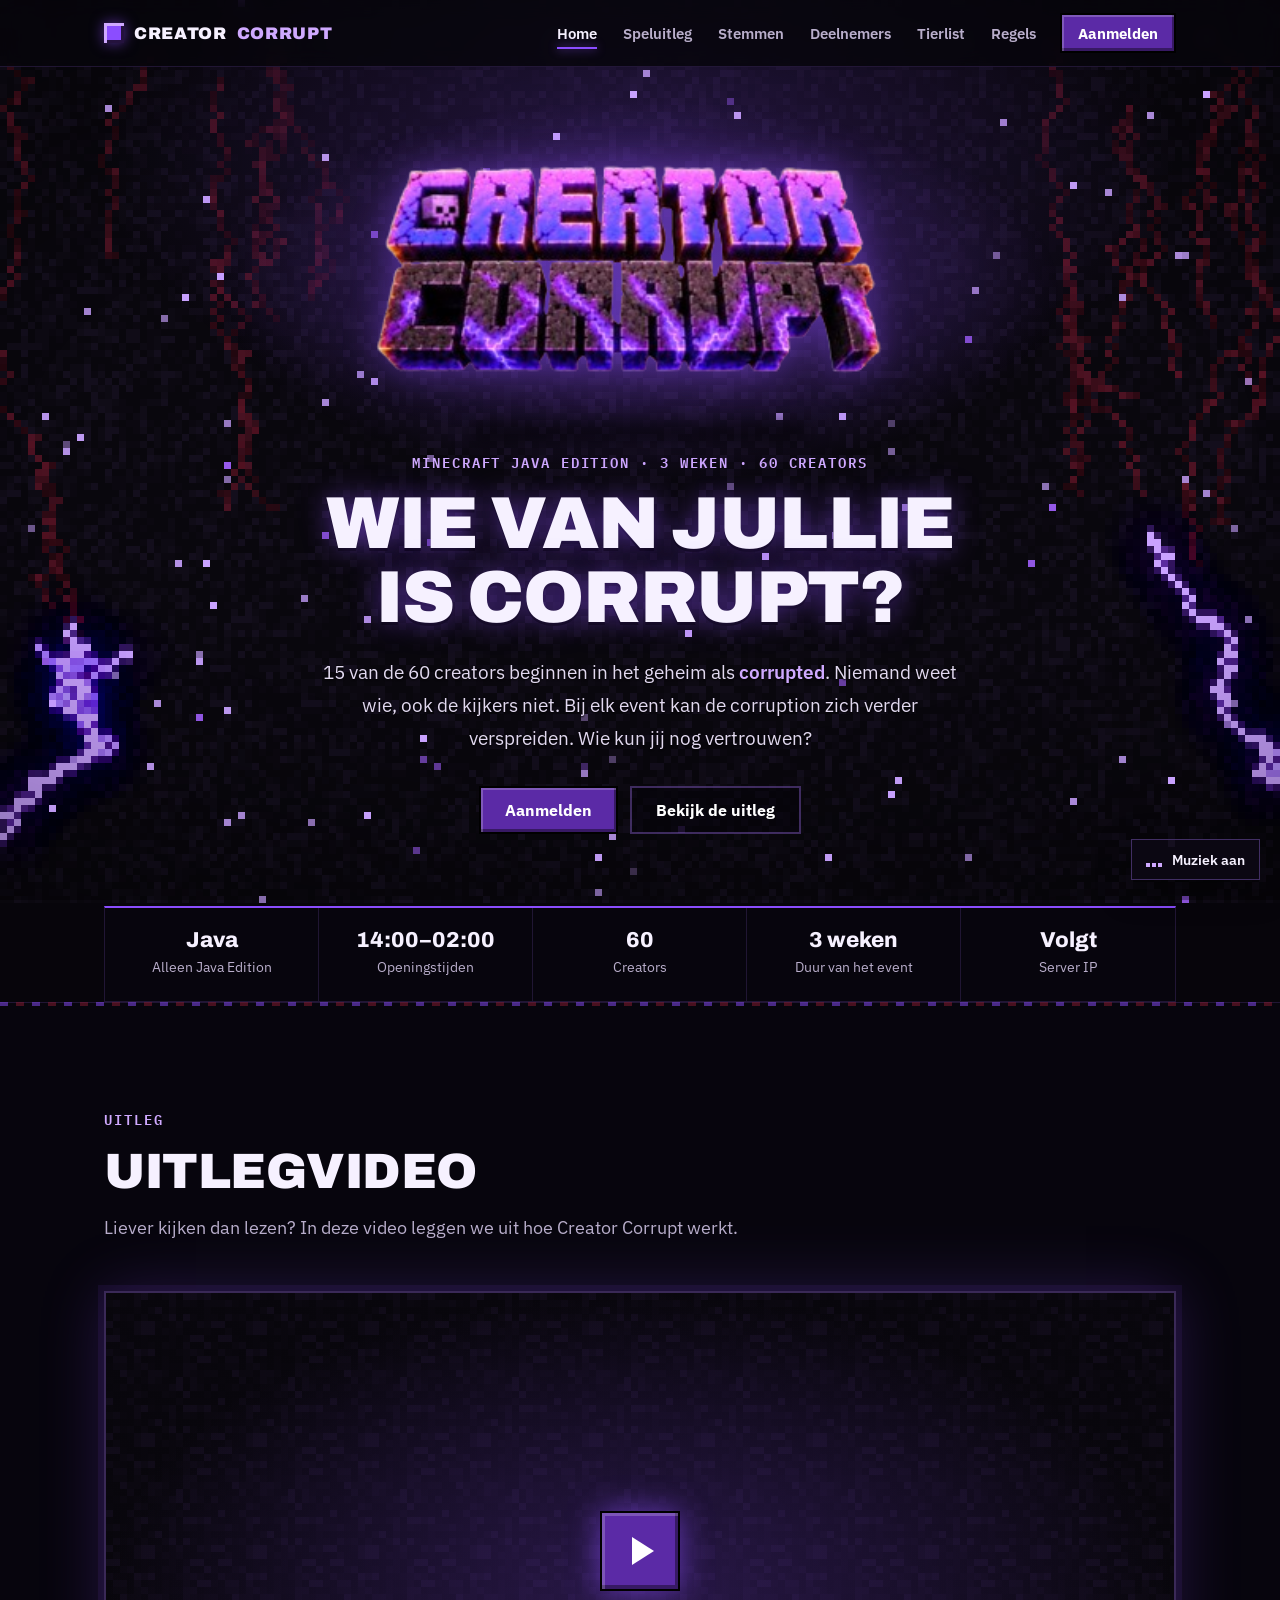
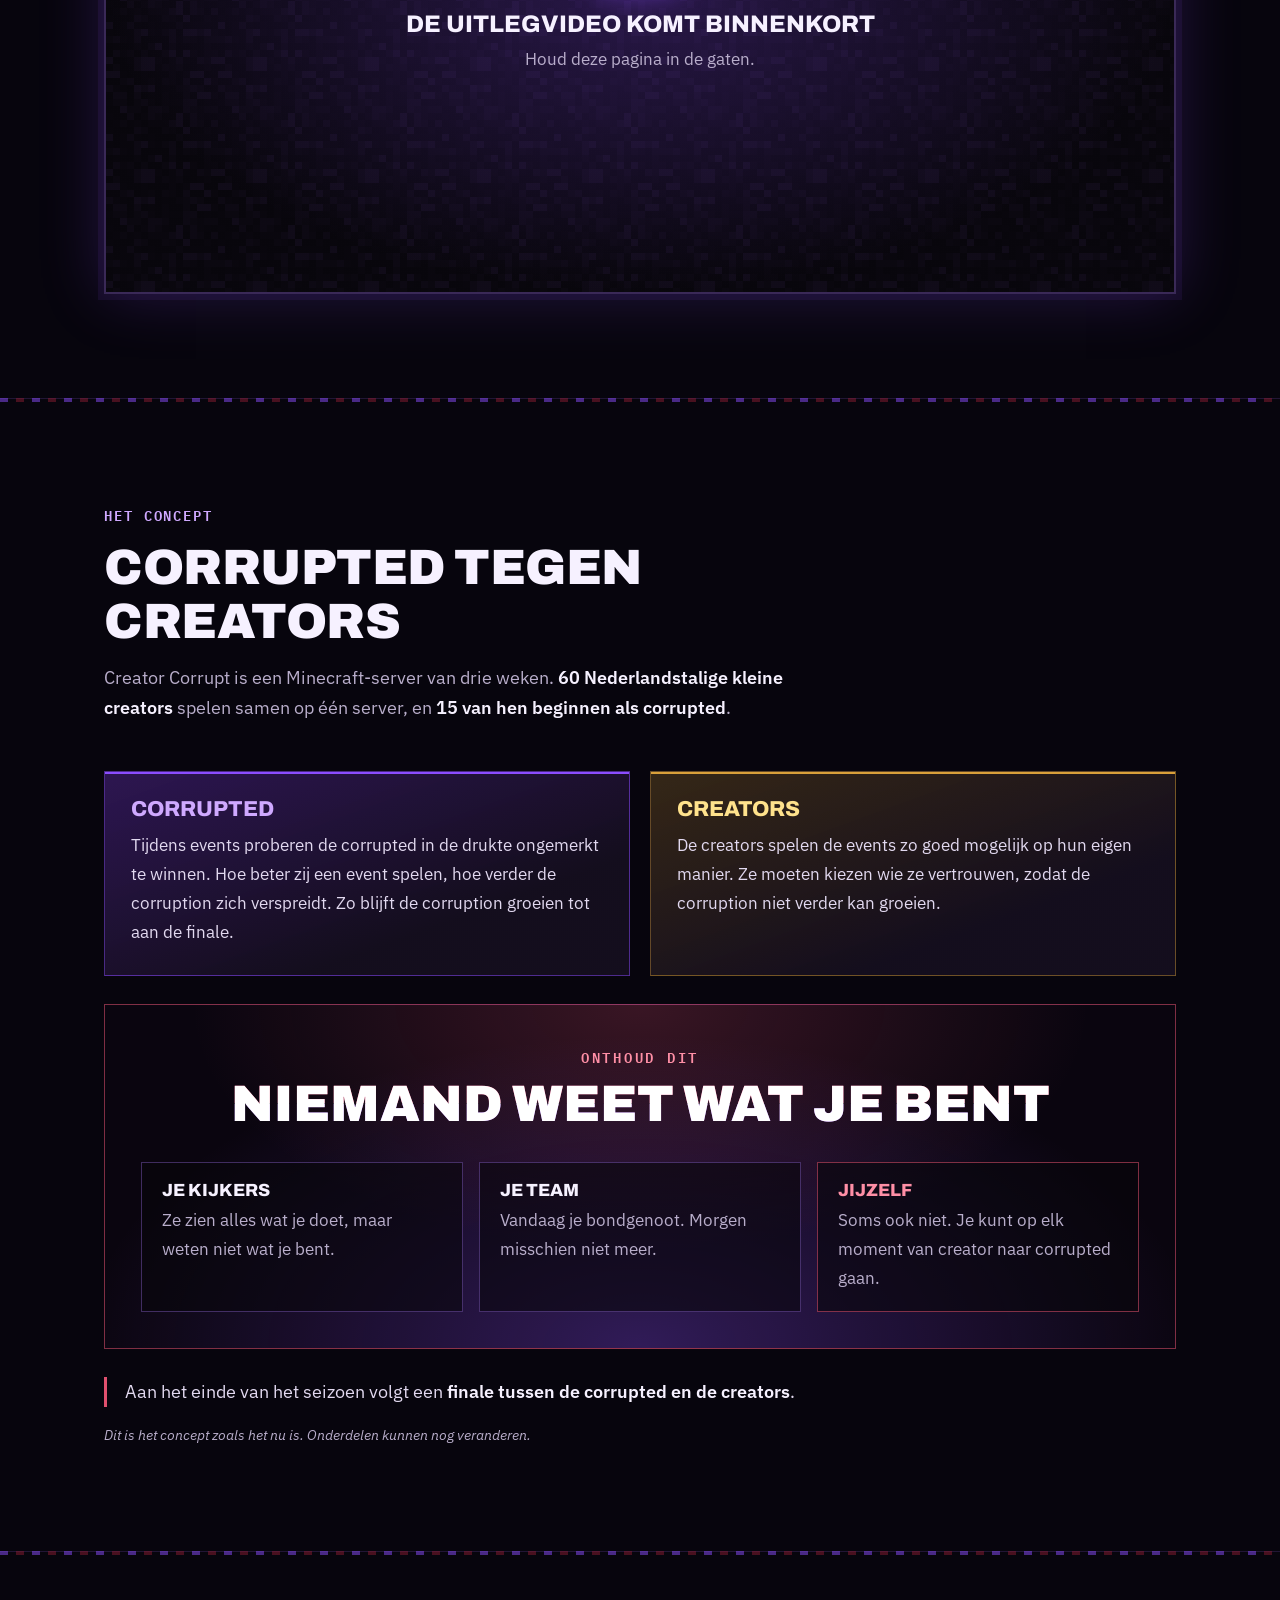
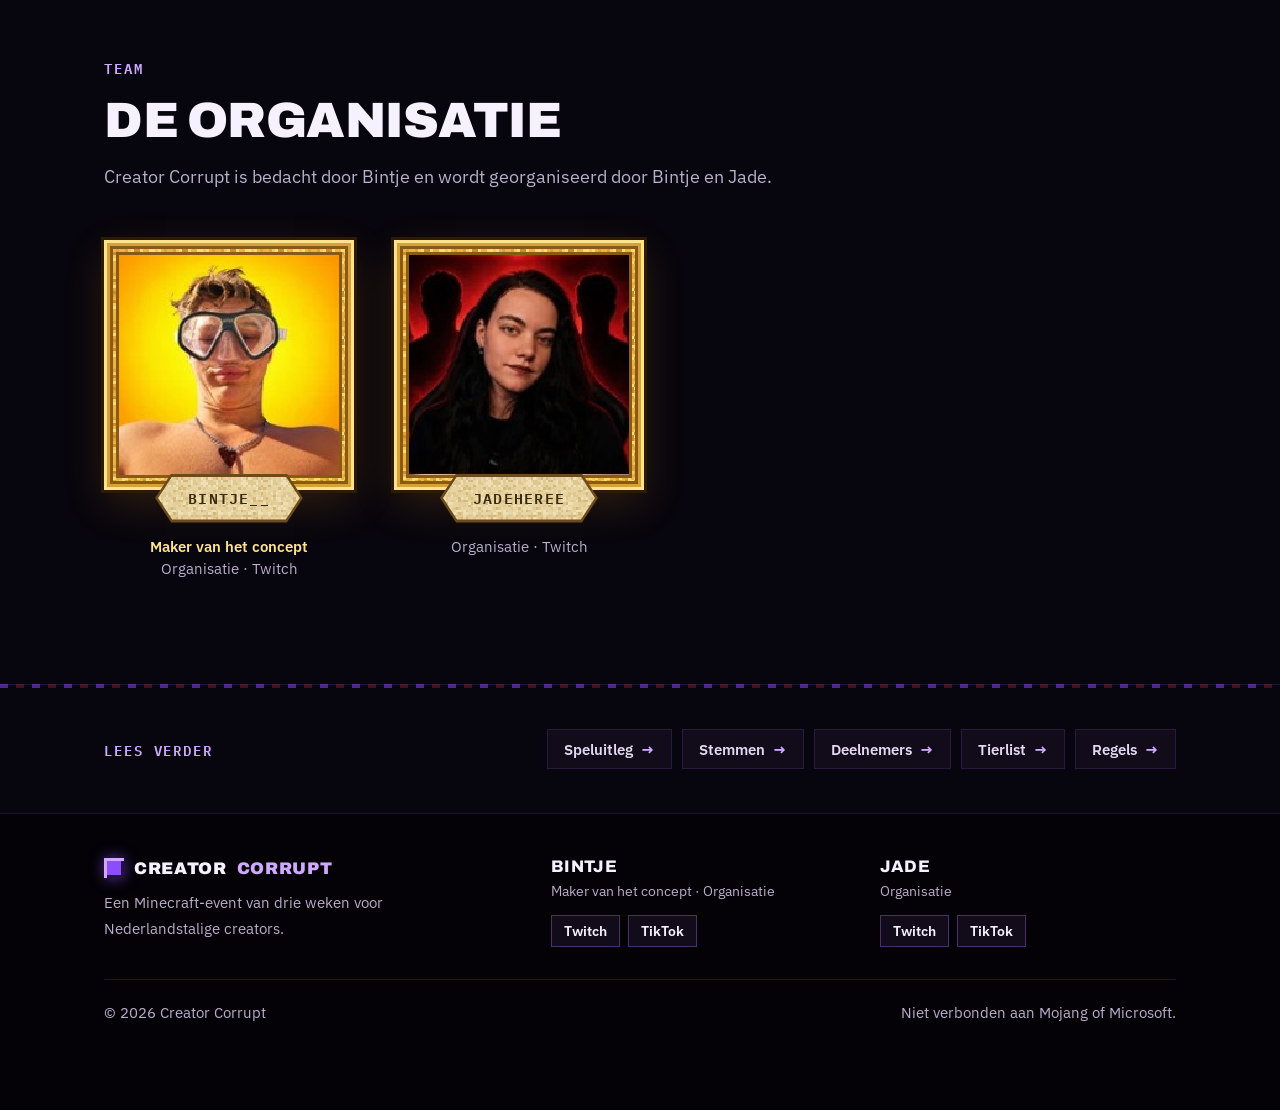
==== commit 9bbc2600: "Tierlist 'Wie is corrupt?' met eigen lijst en gezamenlijke uitslag; tekst weg van mysterie-kaarten C" ====
--- a/index.html
+++ b/index.html
@@ -8,7 +8,7 @@
 <link rel="preconnect" href="https://fonts.googleapis.com">
 <link rel="preconnect" href="https://fonts.gstatic.com" crossorigin>
 <link href="https://fonts.googleapis.com/css2?family=Archivo:wght@600;800;900&family=IBM+Plex+Mono:wght@600&family=IBM+Plex+Sans:wght@400;500;600&display=swap" rel="stylesheet">
-<link rel="stylesheet" href="style.css?v=20261105-4">
+<link rel="stylesheet" href="style.css?v=20261105-5">
 </head>
 <body>
 <canvas id="cave" aria-hidden="true"></canvas>
@@ -23,6 +23,7 @@
       <a href="speluitleg.html">Speluitleg</a>
       <a href="stemmen.html">Stemmen</a>
       <a href="deelnemers.html">Deelnemers</a>
+      <a href="tierlist.html">Tierlist</a>
       <a href="regels.html">Regels</a>
       <a href="aanmelden.html" class="nav-cta">Aanmelden</a>
     </nav>
@@ -154,6 +155,7 @@
         <a class="reveal" href="speluitleg.html">Speluitleg <b aria-hidden="true">&rarr;</b></a>
         <a class="reveal" href="stemmen.html">Stemmen <b aria-hidden="true">&rarr;</b></a>
         <a class="reveal" href="deelnemers.html">Deelnemers <b aria-hidden="true">&rarr;</b></a>
+        <a class="reveal" href="tierlist.html">Tierlist <b aria-hidden="true">&rarr;</b></a>
         <a class="reveal" href="regels.html">Regels <b aria-hidden="true">&rarr;</b></a>
       </nav>
     </div>
@@ -192,6 +194,6 @@
   </div>
 </footer>
 
-<script src="script.js?v=20261105-4"></script>
+<script src="script.js?v=20261105-5"></script>
 </body>
 </html>
--- a/style.css
+++ b/style.css
@@ -50,10 +50,10 @@
 .nav a:not(.nav-cta){position:relative}
 .nav a[aria-current="page"]:not(.nav-cta){color:var(--ink)}
 .nav a[aria-current="page"]:not(.nav-cta)::after{content:"";position:absolute;left:12px;right:12px;bottom:2px;height:2px;background:var(--purple-500);box-shadow:0 0 10px rgba(139,77,255,.8)}
-@media(max-width:800px){.nav a[aria-current="page"]:not(.nav-cta)::after{left:4px;right:auto;width:24px;bottom:6px}}
+@media(max-width:940px){.nav a[aria-current="page"]:not(.nav-cta)::after{left:4px;right:auto;width:24px;bottom:6px}}
 .nav .nav-cta{color:#fff;margin-left:10px}
 .menu{display:none;font:600 1rem var(--body);background:none;color:var(--ink);border:1px solid var(--line-2);padding:6px 14px;cursor:pointer}
-@media(max-width:800px){
+@media(max-width:940px){
   .menu{display:block}
   .nav{display:none;position:absolute;top:67px;left:0;right:0;flex-direction:column;align-items:stretch;background:rgba(7,5,11,.97);border-bottom:1px solid var(--line);padding:8px 16px 16px}
   .nav.open{display:flex}
@@ -337,6 +337,58 @@
 @media(prefers-reduced-motion:reduce){.cast.switch .cast-card{animation:none}}
 @media(prefers-reduced-motion:reduce){.cast-card.mystery .cast-head,.cast-card:hover .cast-head{animation:none}}
 
+/* Tierlist */
+.tiers{display:grid;gap:10px}
+.tier-row{position:relative;display:grid;grid-template-columns:210px 1fr;min-height:76px;overflow:hidden;
+  background:linear-gradient(90deg,color-mix(in srgb,var(--tier) 16%,transparent),rgba(14,9,22,.88) 40%);
+  border:1px solid color-mix(in srgb,var(--tier) 45%,transparent);box-shadow:inset 3px 0 0 var(--tier),0 0 22px color-mix(in srgb,var(--tier) 12%,transparent)}
+.tier-label{display:flex;align-items:center;gap:14px;padding:12px 16px 12px 18px;border-right:1px solid color-mix(in srgb,var(--tier) 30%,transparent)}
+/* Pixel-blokje in de kleur van de rij, met lichte en donkere randjes zoals een Minecraft-blok */
+.tier-gem{flex:none;width:30px;height:30px;background:var(--tier);border:2px solid #000;
+  box-shadow:inset 3px 3px 0 rgba(255,255,255,.35),inset -3px -3px 0 rgba(0,0,0,.35),0 0 16px color-mix(in srgb,var(--tier) 70%,transparent)}
+.tier-text{display:flex;flex-direction:column;gap:7px;min-width:0}
+.tier-name{font:800 1rem var(--head);text-transform:uppercase;letter-spacing:.02em;line-height:1.1;color:#fff}
+.tier-meter{display:flex;gap:3px}
+.tier-meter i{width:9px;height:5px;background:rgba(255,255,255,.12)}
+.tier-meter i.on{background:var(--tier);box-shadow:0 0 6px color-mix(in srgb,var(--tier) 80%,transparent)}
+.tier-drop{display:flex;flex-wrap:wrap;align-content:flex-start;gap:6px;padding:10px;min-height:74px;transition:background .2s,box-shadow .2s;outline:none}
+.tier-drop.over,.tl-picking .tier-drop:hover{background:color-mix(in srgb,var(--tier,#8b4dff) 14%,transparent);box-shadow:inset 0 0 0 2px var(--tier,#8b4dff)}
+.tl-picking .tier-drop{cursor:pointer;box-shadow:inset 0 0 0 1px color-mix(in srgb,var(--tier,#8b4dff) 45%,transparent)}
+.tier-drop:focus-visible{box-shadow:inset 0 0 0 2px var(--purple-300)}
+@media(max-width:600px){
+  .tier-row{grid-template-columns:118px 1fr;min-height:68px}
+  .tier-label{gap:8px;padding:10px 8px 10px 12px}
+  .tier-gem{width:18px;height:18px;border-width:1px;box-shadow:inset 2px 2px 0 rgba(255,255,255,.35),inset -2px -2px 0 rgba(0,0,0,.35),0 0 10px color-mix(in srgb,var(--tier) 70%,transparent)}
+  .tier-name{font-size:.74rem}
+  .tier-meter i{width:6px;height:4px}
+}
+
+.pool-wrap{margin-top:28px}
+.pool-title{font-size:1.05rem;text-transform:uppercase;margin-bottom:10px}
+.pool-title span{color:var(--muted);font-weight:600}
+.pool{border:1px dashed var(--line-2);background:rgba(14,9,22,.6);min-height:90px}
+
+.chip{display:inline-flex;align-items:center;gap:8px;padding:4px 10px 4px 4px;font:600 .9rem var(--body);color:var(--ink);cursor:grab;user-select:none;
+  background:#21172f;border:1px solid var(--line-2);box-shadow:inset 0 1px 0 rgba(255,255,255,.06);transition:transform .15s,border-color .2s,box-shadow .2s,background .2s}
+.chip img,.chip canvas,.chip-q{width:28px;height:28px;flex:none;image-rendering:pixelated;background:#1b1228}
+.chip-q{display:grid;place-items:center;font:900 1rem var(--head);color:var(--purple-300)}
+.chip:hover{border-color:var(--purple-500);transform:translateY(-2px)}
+.chip:active{cursor:grabbing}
+.chip.dragging{opacity:.4}
+.chip.selected{border-color:var(--purple-300);background:#3a2160;box-shadow:0 0 0 2px var(--purple-500),0 0 18px rgba(139,77,255,.6);transform:translateY(-2px)}
+.chip.landed{animation:land .35s cubic-bezier(.2,.9,.3,1.4)}
+@keyframes land{from{transform:scale(.7);opacity:.3}to{transform:none;opacity:1}}
+.chip-static{cursor:default}
+.chip-static:hover{transform:none}
+.chip small{color:var(--muted);font-weight:500}
+@media(prefers-reduced-motion:reduce){.chip.landed{animation:none}}
+
+.tl-actions{display:flex;flex-wrap:wrap;gap:12px;margin-top:24px}
+.tl-actions .btn:disabled{opacity:.45;cursor:not-allowed}
+#tl-msg{margin-top:16px}
+.community{margin-top:80px;padding-top:56px;border-top:1px solid var(--line)}
+.community-empty{padding:22px;color:var(--muted);background:rgba(14,9,22,.7);border:1px dashed var(--line-2)}
+
 /* Footer met organisatoren */
 .foot-grid{display:grid;grid-template-columns:1.4fr 1fr 1fr;gap:32px;padding:44px 0 32px}
 @media(max-width:760px){
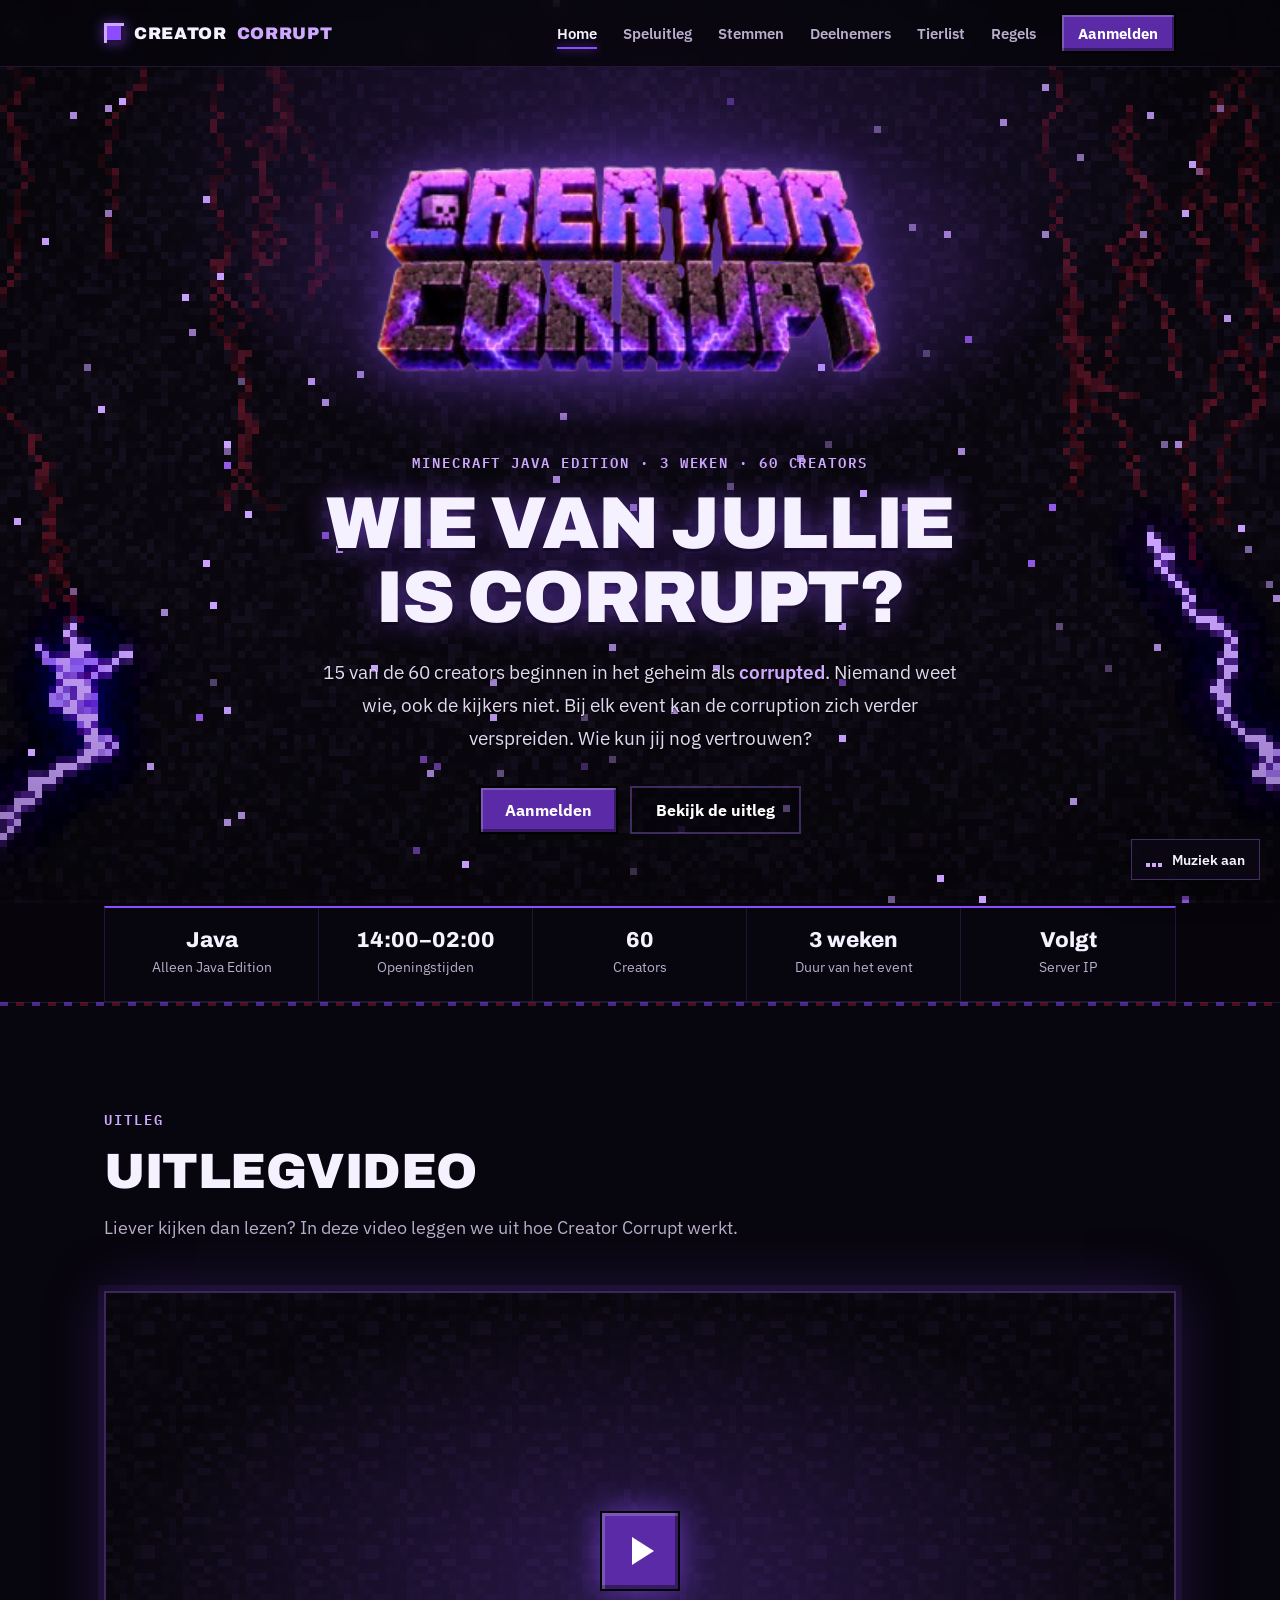
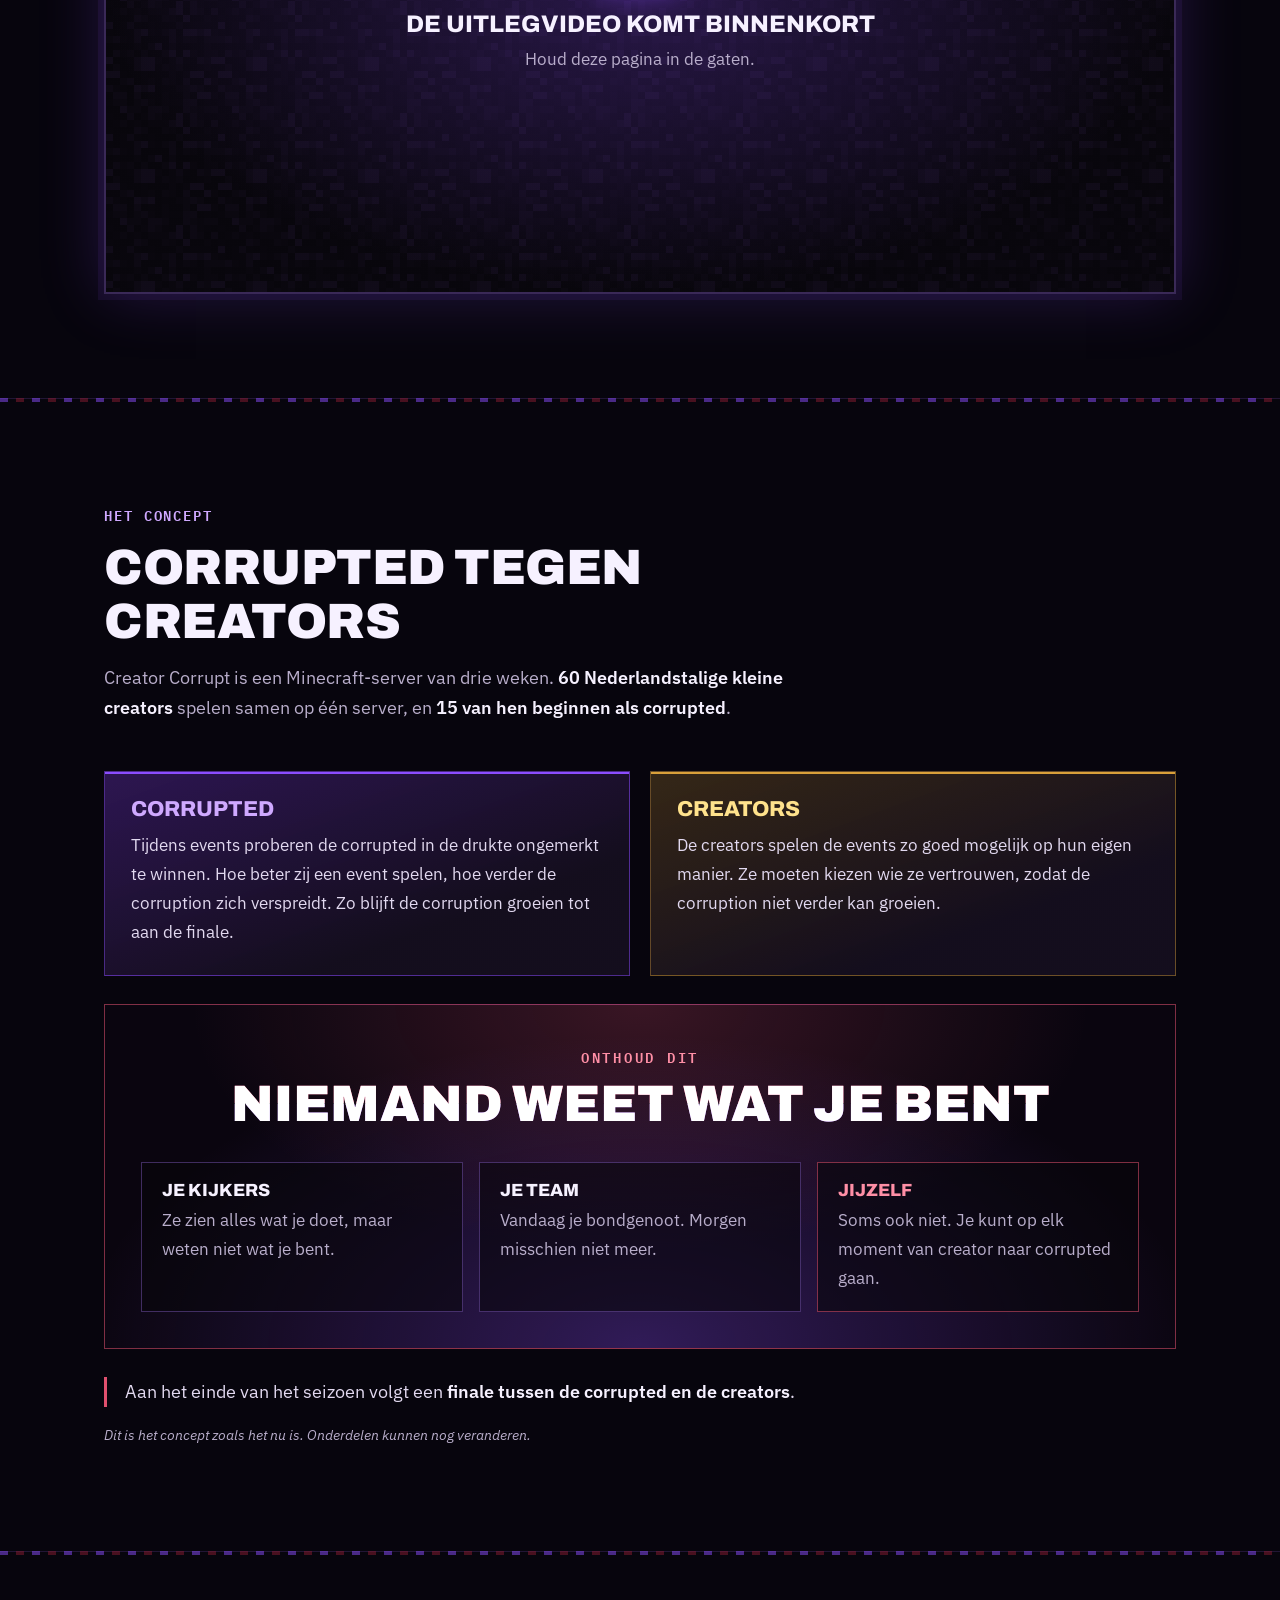
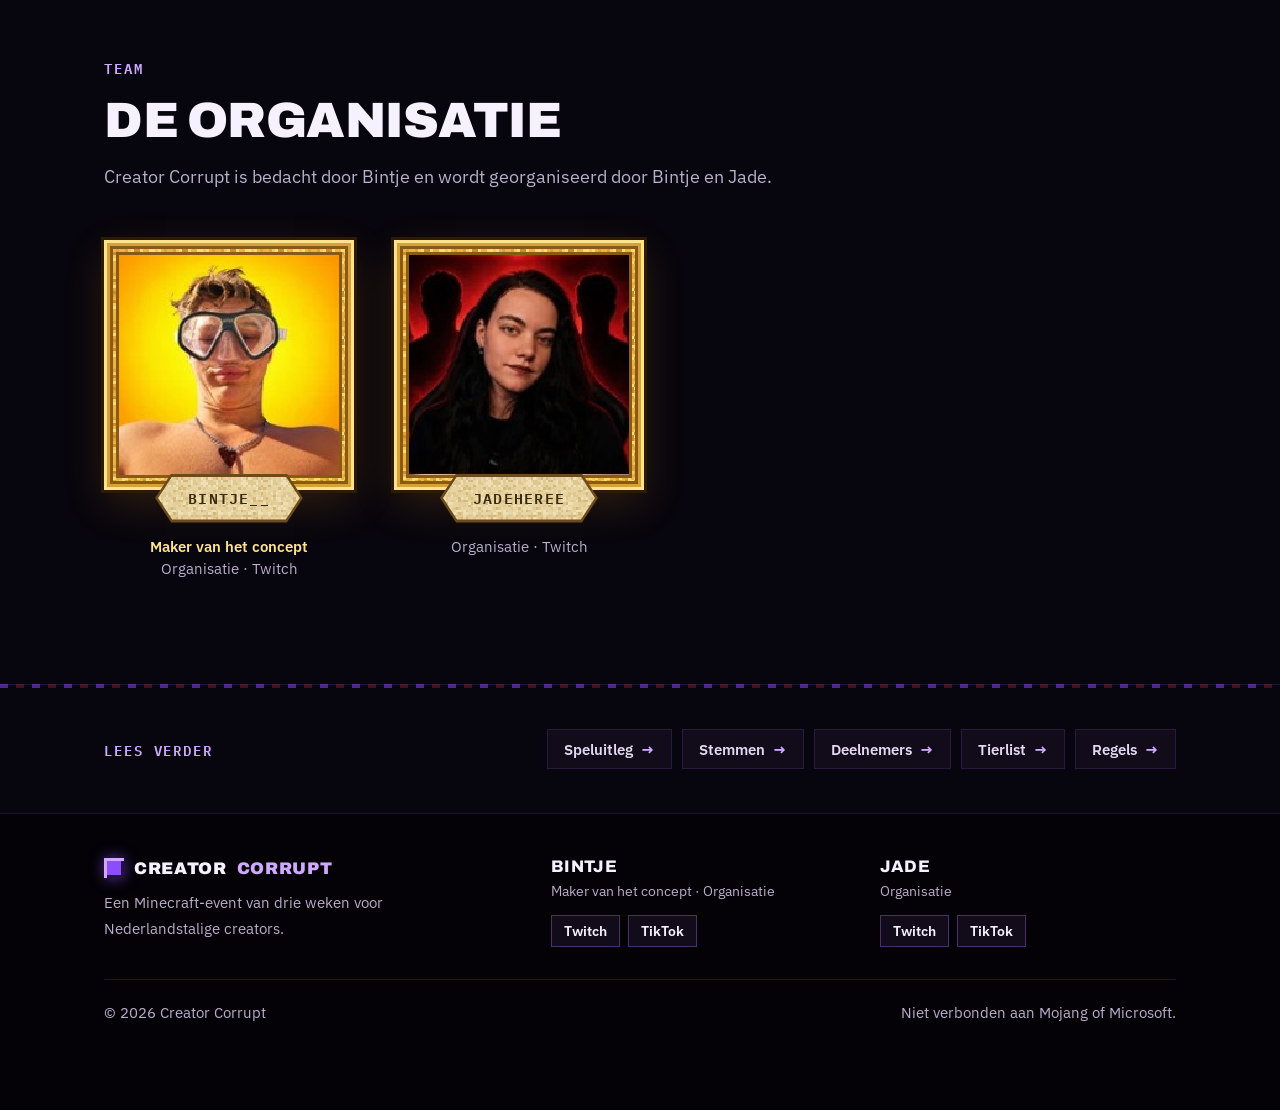
==== commit aae6f9b9: "Tierlist-afbeelding in site-stijl met logo, pixelachtergrond en tierblokken Co-Authored-By: Claude O" ====
--- a/index.html
+++ b/index.html
@@ -8,7 +8,7 @@
 <link rel="preconnect" href="https://fonts.googleapis.com">
 <link rel="preconnect" href="https://fonts.gstatic.com" crossorigin>
 <link href="https://fonts.googleapis.com/css2?family=Archivo:wght@600;800;900&family=IBM+Plex+Mono:wght@600&family=IBM+Plex+Sans:wght@400;500;600&display=swap" rel="stylesheet">
-<link rel="stylesheet" href="style.css?v=20261105-5">
+<link rel="stylesheet" href="style.css?v=20261105-6">
 </head>
 <body>
 <canvas id="cave" aria-hidden="true"></canvas>
@@ -194,6 +194,6 @@
   </div>
 </footer>
 
-<script src="script.js?v=20261105-5"></script>
+<script src="script.js?v=20261105-6"></script>
 </body>
 </html>
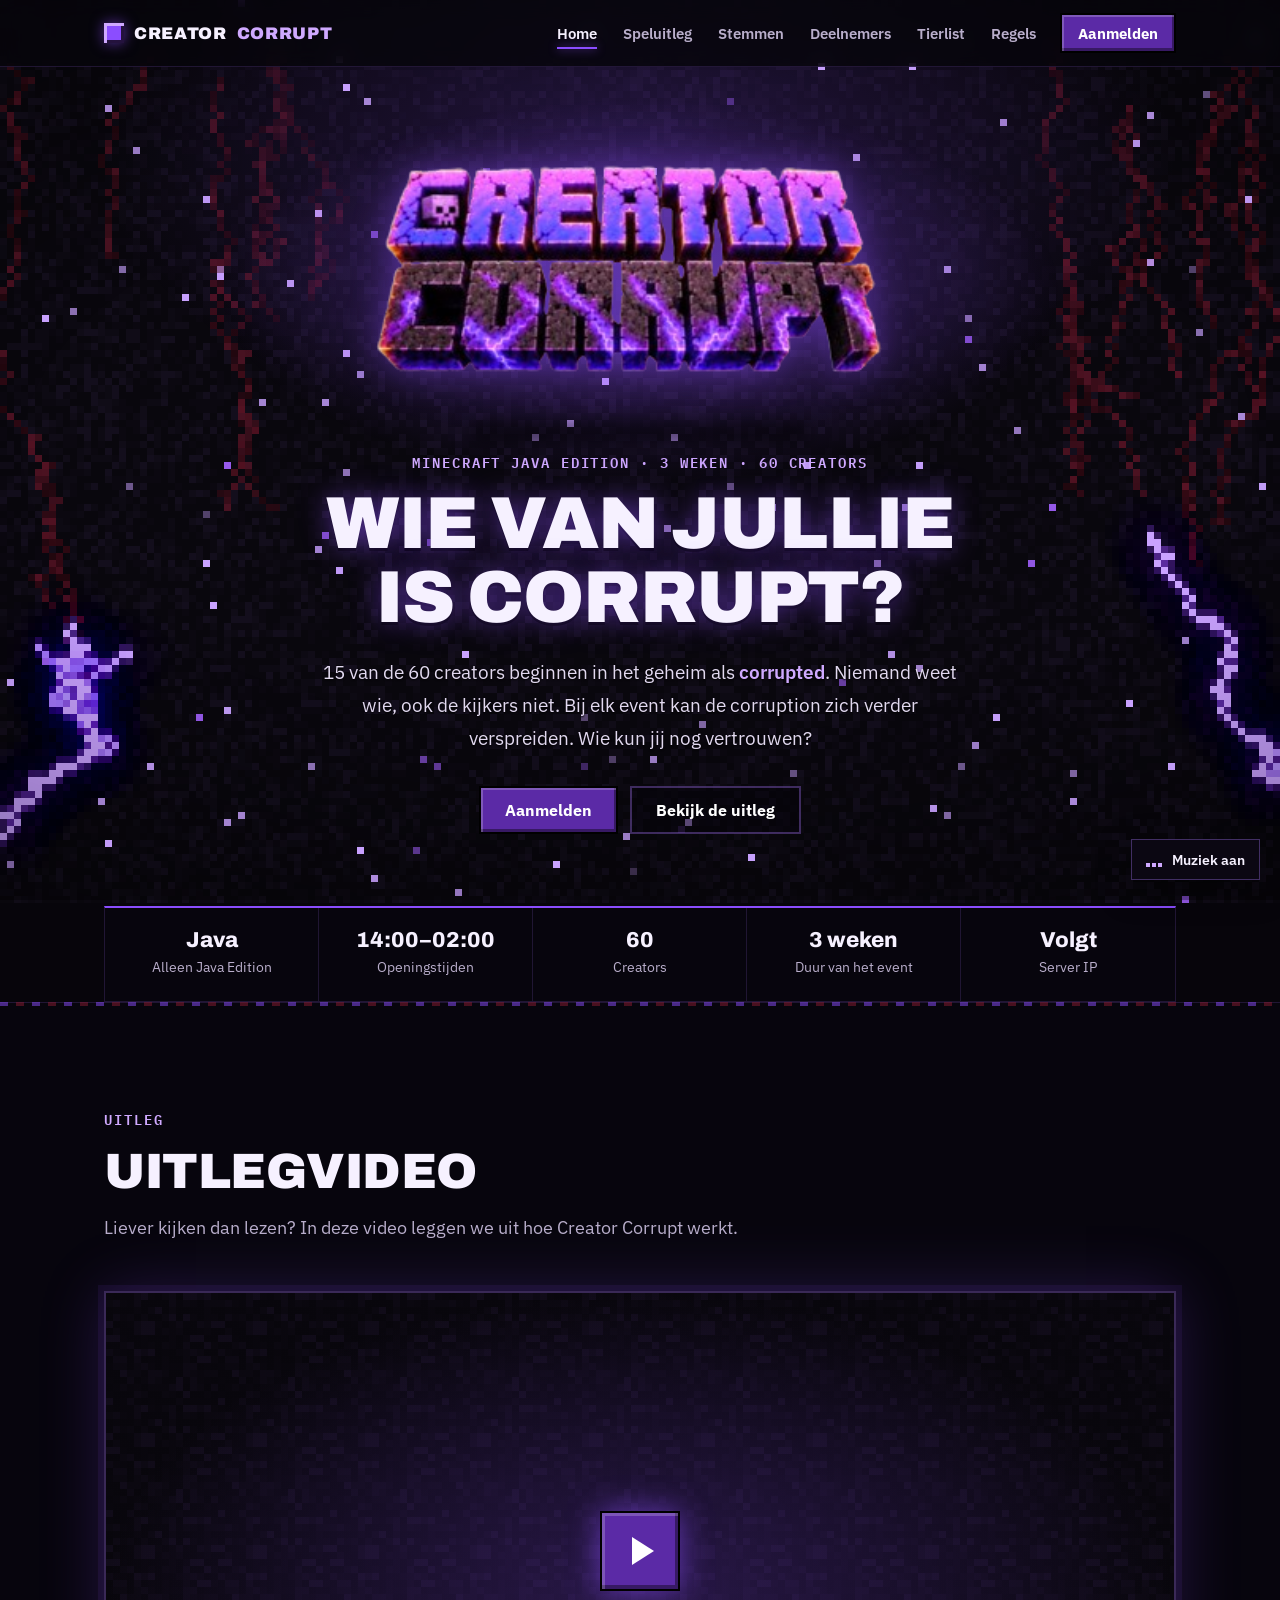
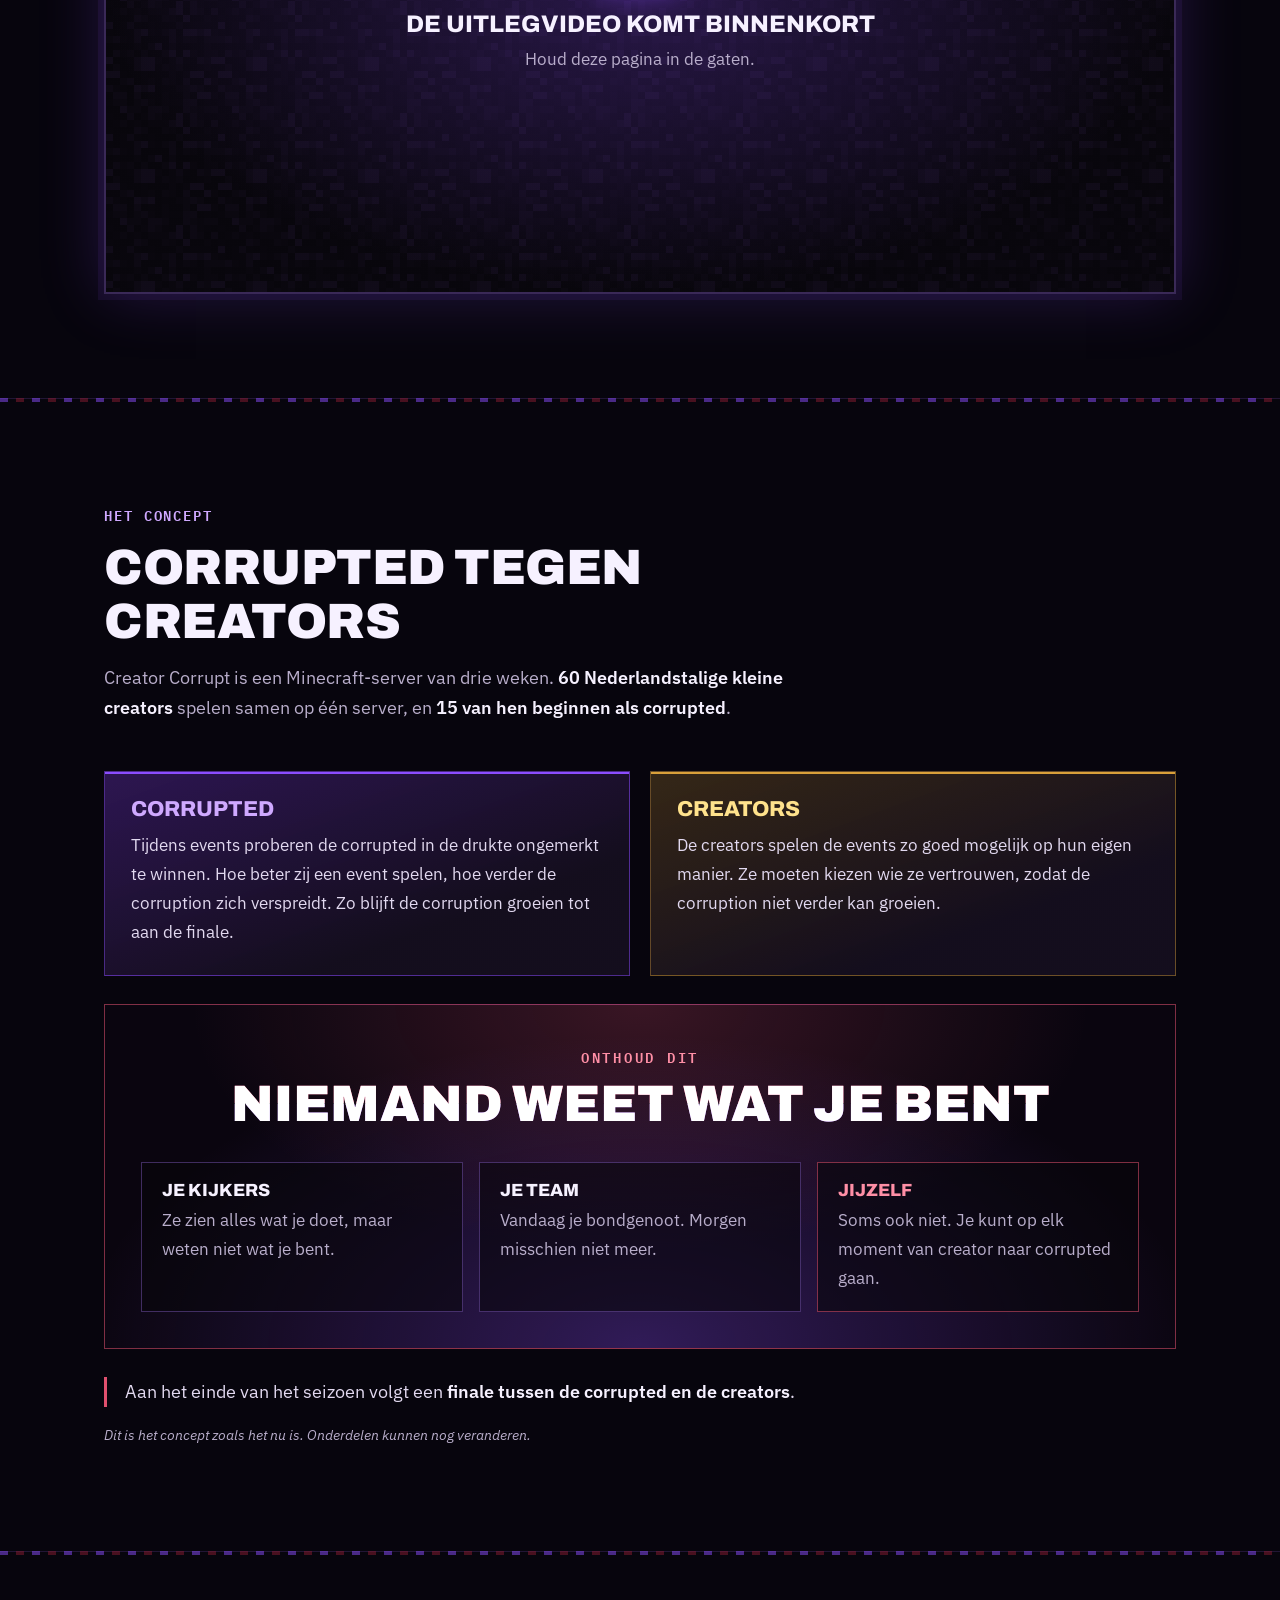
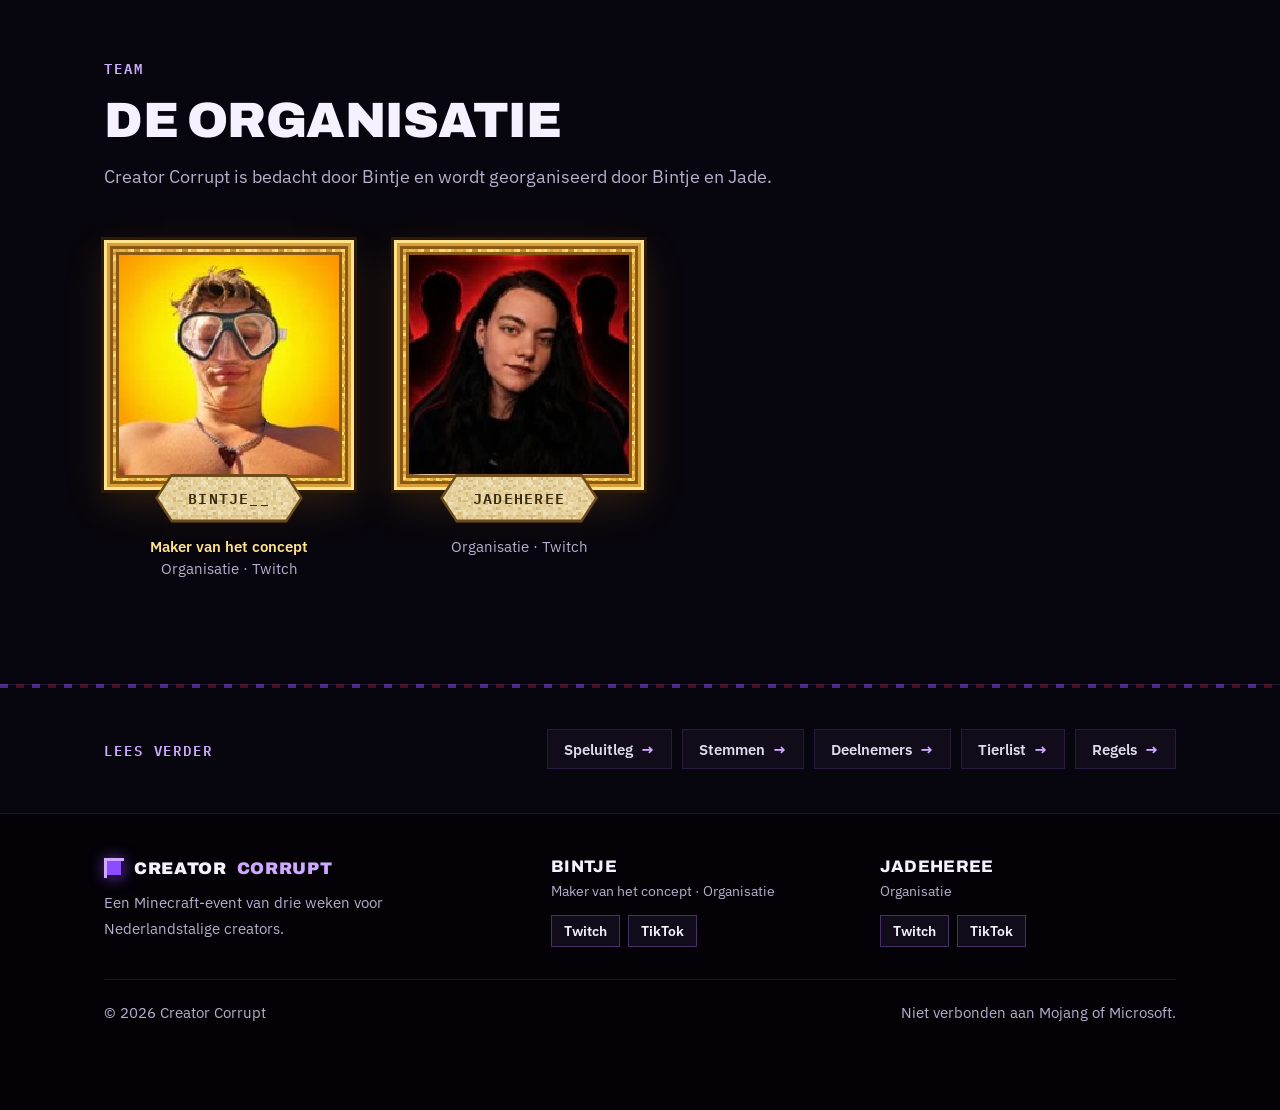
==== commit 231f2350: "Footer: Jadeheree in plaats van Jade Co-Authored-By: Claude Opus 5.5 <noreply@anthropic.com>" ====
--- a/index.html
+++ b/index.html
@@ -179,7 +179,7 @@
         </div>
       </div>
       <div class="foot-person">
-        <h4>Jade</h4>
+        <h4>Jadeheree</h4>
         <span>Organisatie</span>
         <div class="socials">
           <a href="https://www.twitch.tv/jadeheree" target="_blank" rel="noopener">Twitch</a>
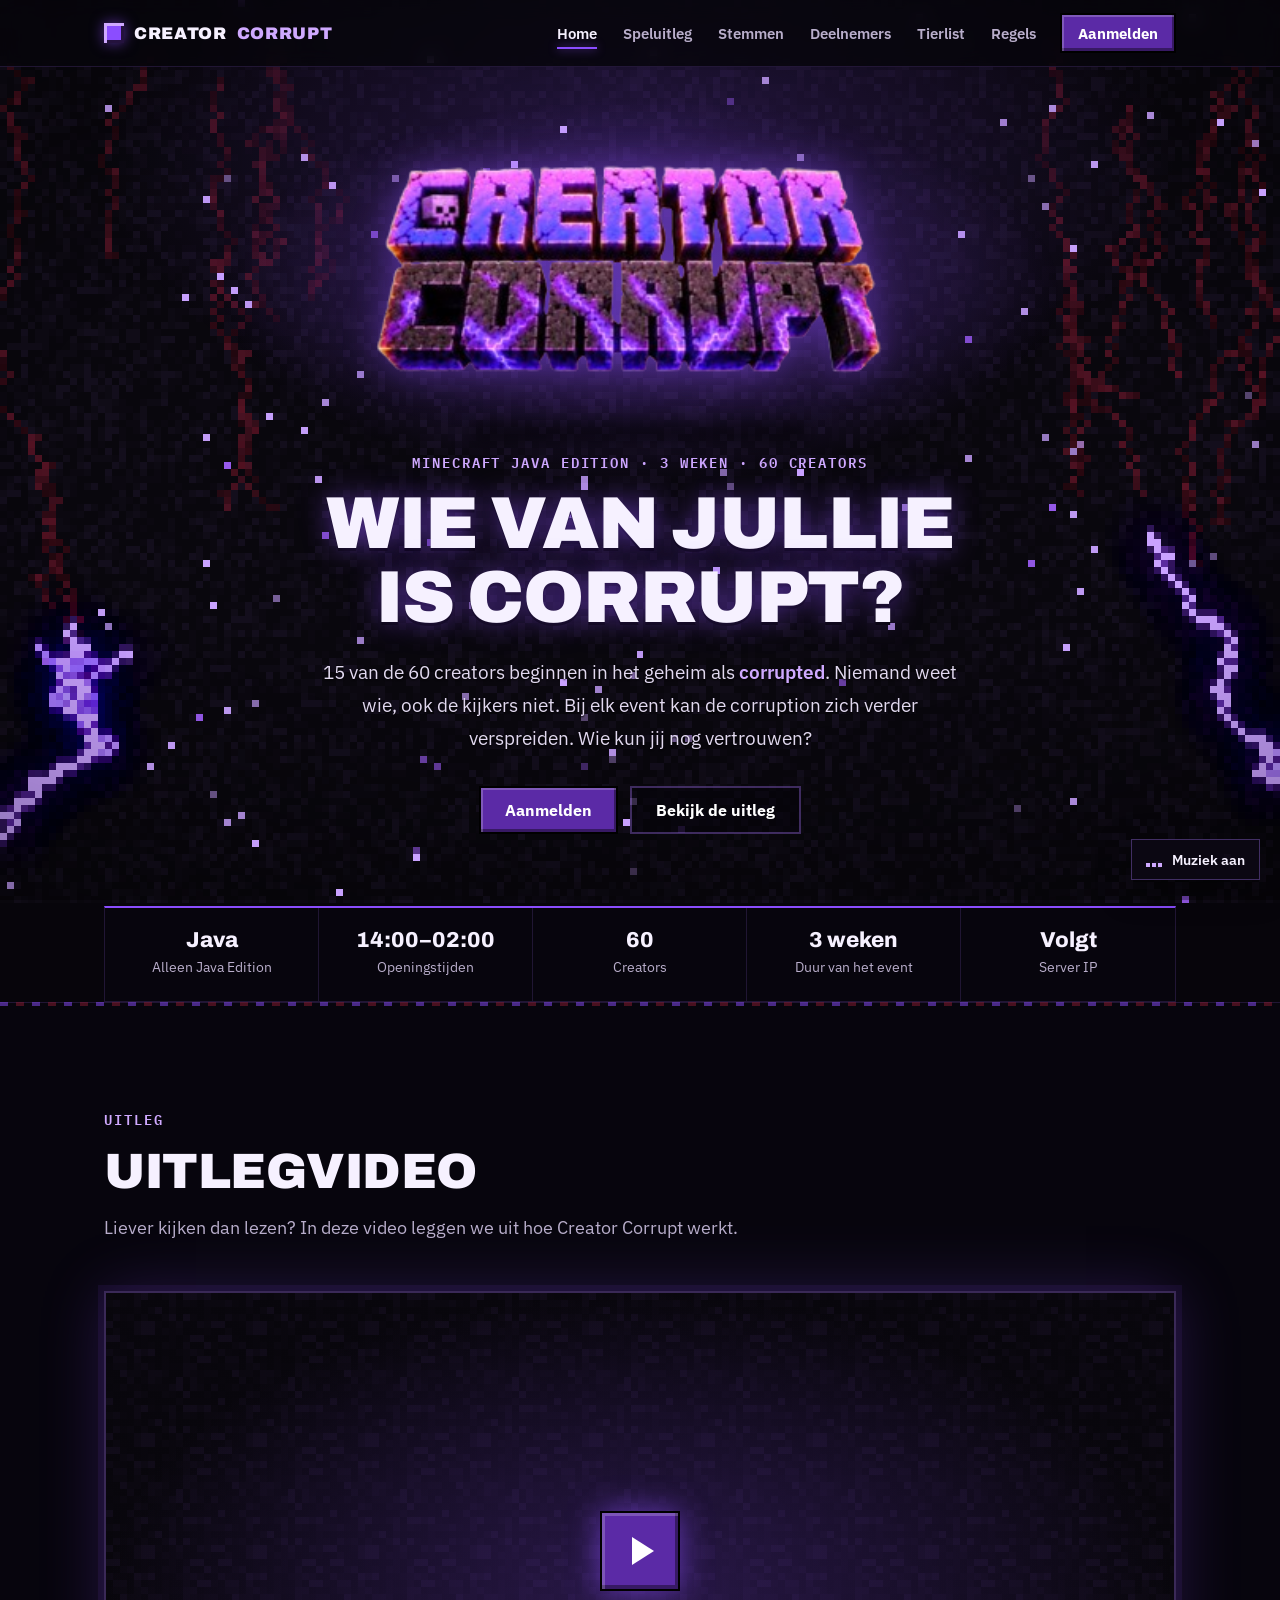
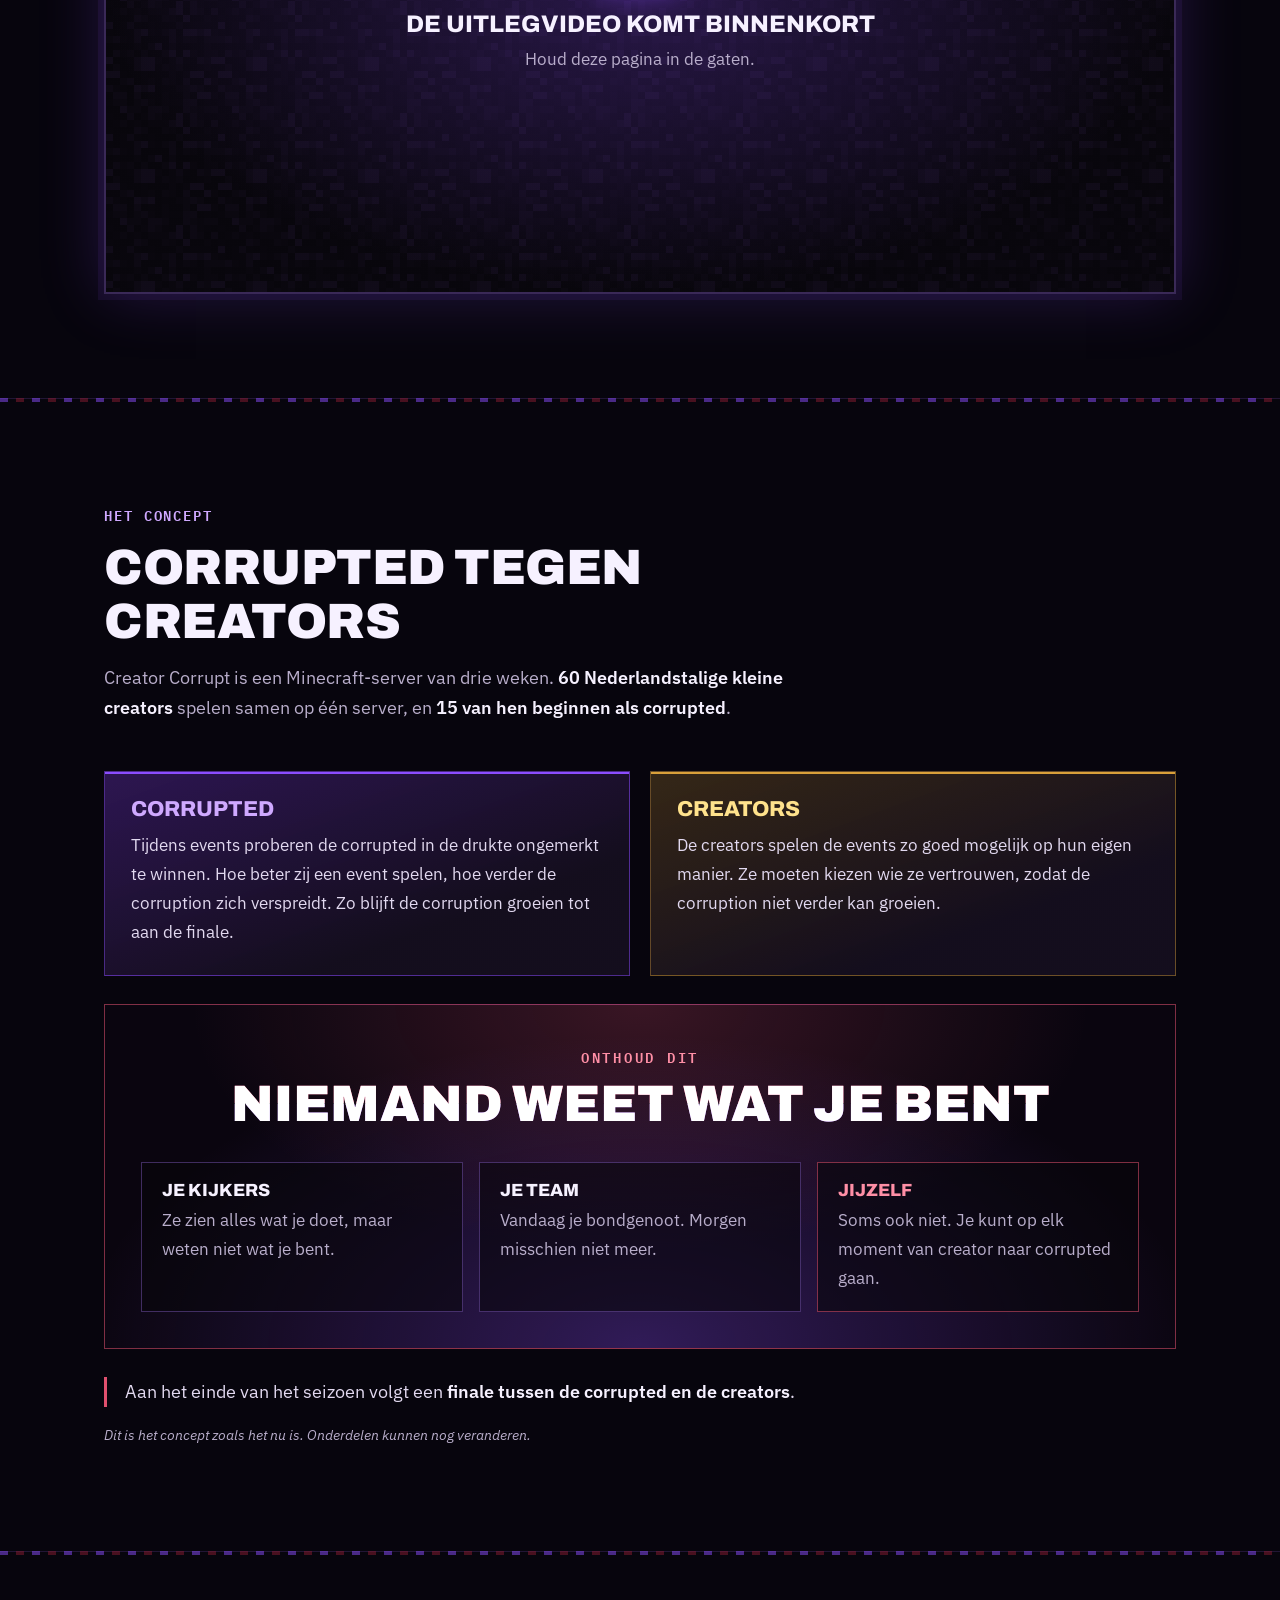
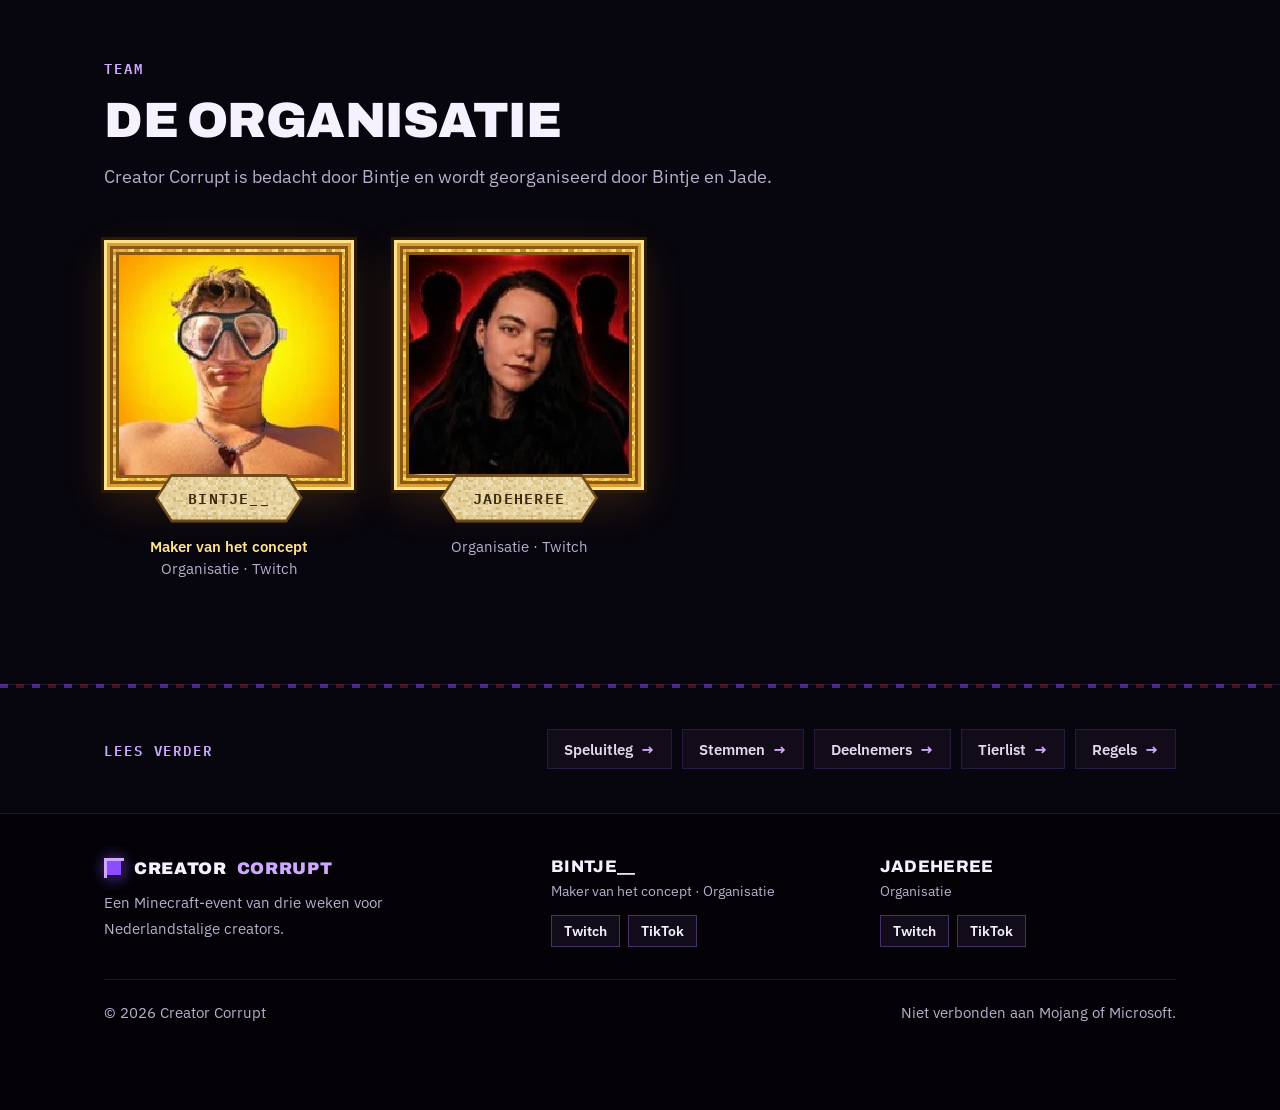
==== commit 11958ebc: "Live-balk voor Twitch, pop-ups rechtsonder, bintje__ in footer Co-Authored-By: Claude Opus 5.5 <nore" ====
--- a/index.html
+++ b/index.html
@@ -8,7 +8,7 @@
 <link rel="preconnect" href="https://fonts.googleapis.com">
 <link rel="preconnect" href="https://fonts.gstatic.com" crossorigin>
 <link href="https://fonts.googleapis.com/css2?family=Archivo:wght@600;800;900&family=IBM+Plex+Mono:wght@600&family=IBM+Plex+Sans:wght@400;500;600&display=swap" rel="stylesheet">
-<link rel="stylesheet" href="style.css?v=20261105-6">
+<link rel="stylesheet" href="style.css?v=20261105-7">
 </head>
 <body>
 <canvas id="cave" aria-hidden="true"></canvas>
@@ -171,7 +171,7 @@
         <p>Een Minecraft-event van drie weken voor Nederlandstalige creators.</p>
       </div>
       <div class="foot-person">
-        <h4>Bintje</h4>
+        <h4>bintje__</h4>
         <span>Maker van het concept &middot; Organisatie</span>
         <div class="socials">
           <a href="https://www.twitch.tv/bintje__" target="_blank" rel="noopener">Twitch</a>
@@ -194,6 +194,6 @@
   </div>
 </footer>
 
-<script src="script.js?v=20261105-6"></script>
+<script src="script.js?v=20261105-7"></script>
 </body>
 </html>
--- a/style.css
+++ b/style.css
@@ -60,6 +60,23 @@
   .nav a{padding:13px 4px;border-bottom:1px solid var(--line)}
   .nav .nav-cta{margin:14px 0 0;text-align:center}
 }
+
+/* Live-balk onder het menu, alleen zichtbaar als iemand live is */
+.live-bar{background:linear-gradient(90deg,rgba(145,70,255,.95),rgba(110,40,200,.95));border-top:1px solid rgba(255,255,255,.15);box-shadow:0 6px 24px rgba(145,70,255,.35);animation:liveIn .4s ease}
+.live-bar[hidden]{display:none}
+@keyframes liveIn{from{opacity:0;transform:translateY(-6px)}to{opacity:1;transform:none}}
+.live-inner{display:flex;align-items:center;justify-content:space-between;gap:12px;min-height:44px}
+.live-links{display:flex;flex-wrap:wrap;gap:6px 22px;padding:6px 0}
+.live-links a{display:inline-flex;align-items:center;gap:10px;color:#fff;text-decoration:none;font:600 .95rem var(--body)}
+.live-links a b{font:800 .75rem var(--mono);letter-spacing:.12em;padding:2px 6px;background:#e91916;color:#fff}
+.live-dot{width:9px;height:9px;border-radius:50%;background:#ff3b3b;box-shadow:0 0 0 0 rgba(255,59,59,.7);animation:livePulse 1.6s infinite}
+@keyframes livePulse{0%{box-shadow:0 0 0 0 rgba(255,59,59,.7)}70%{box-shadow:0 0 0 9px rgba(255,59,59,0)}100%{box-shadow:0 0 0 0 rgba(255,59,59,0)}}
+.live-go{padding:3px 10px;background:rgba(0,0,0,.25);border:1px solid rgba(255,255,255,.3);transition:background .2s}
+.live-links a:hover .live-go{background:rgba(0,0,0,.45)}
+.live-close{flex:none;width:30px;height:30px;border:0;background:none;color:#fff;font:600 1.3rem var(--body);cursor:pointer;opacity:.8}
+.live-close:hover{opacity:1}
+@media(max-width:560px){.live-links a{font-size:.85rem;gap:8px}.live-go{display:none}}
+@media(prefers-reduced-motion:reduce){.live-bar,.live-dot{animation:none}}
 
 /* Knoppen */
 .btn,.nav .nav-cta{display:inline-flex;align-items:center;justify-content:center;font:700 1rem var(--body);color:#fff;text-decoration:none;cursor:pointer;
@@ -201,7 +218,7 @@
 @media(prefers-reduced-motion:reduce){.music-btn .bars i{animation:none!important}}
 
 /* Pop-ups met grapjes */
-.toast{position:fixed;left:20px;bottom:20px;z-index:50;display:flex;gap:14px;align-items:center;width:min(380px,calc(100vw - 32px));padding:14px 40px 14px 14px;
+.toast{position:fixed;right:20px;bottom:76px;z-index:50;display:flex;gap:14px;align-items:center;width:min(380px,calc(100vw - 32px));padding:14px 40px 14px 14px;
   background:rgba(12,8,20,.97);border:1px solid var(--line-2);border-left:3px solid var(--purple-500);box-shadow:0 18px 50px rgba(0,0,0,.6),0 0 30px rgba(139,77,255,.25);
   transform:translateY(140%);opacity:0;transition:transform .45s cubic-bezier(.2,.9,.3,1.2),opacity .3s}
 .toast.show{transform:none;opacity:1}
@@ -214,7 +231,7 @@
 .toast-close:hover{color:var(--ink)}
 .toast-mute{display:inline-block;margin-top:6px;padding:0;border:0;background:none;font:500 .8rem var(--body);color:var(--muted);text-decoration:underline;cursor:pointer}
 .toast-mute:hover{color:var(--ink)}
-@media(max-width:560px){.toast{left:16px;bottom:16px}}
+@media(max-width:560px){.toast{right:16px;bottom:72px}}
 @media(prefers-reduced-motion:reduce){.toast{transition:opacity .2s}}
 
 .concept-twist{margin:28px 0 0;padding-left:18px;border-left:3px solid #e0506e;font-size:1.1rem;color:var(--text);max-width:70ch}
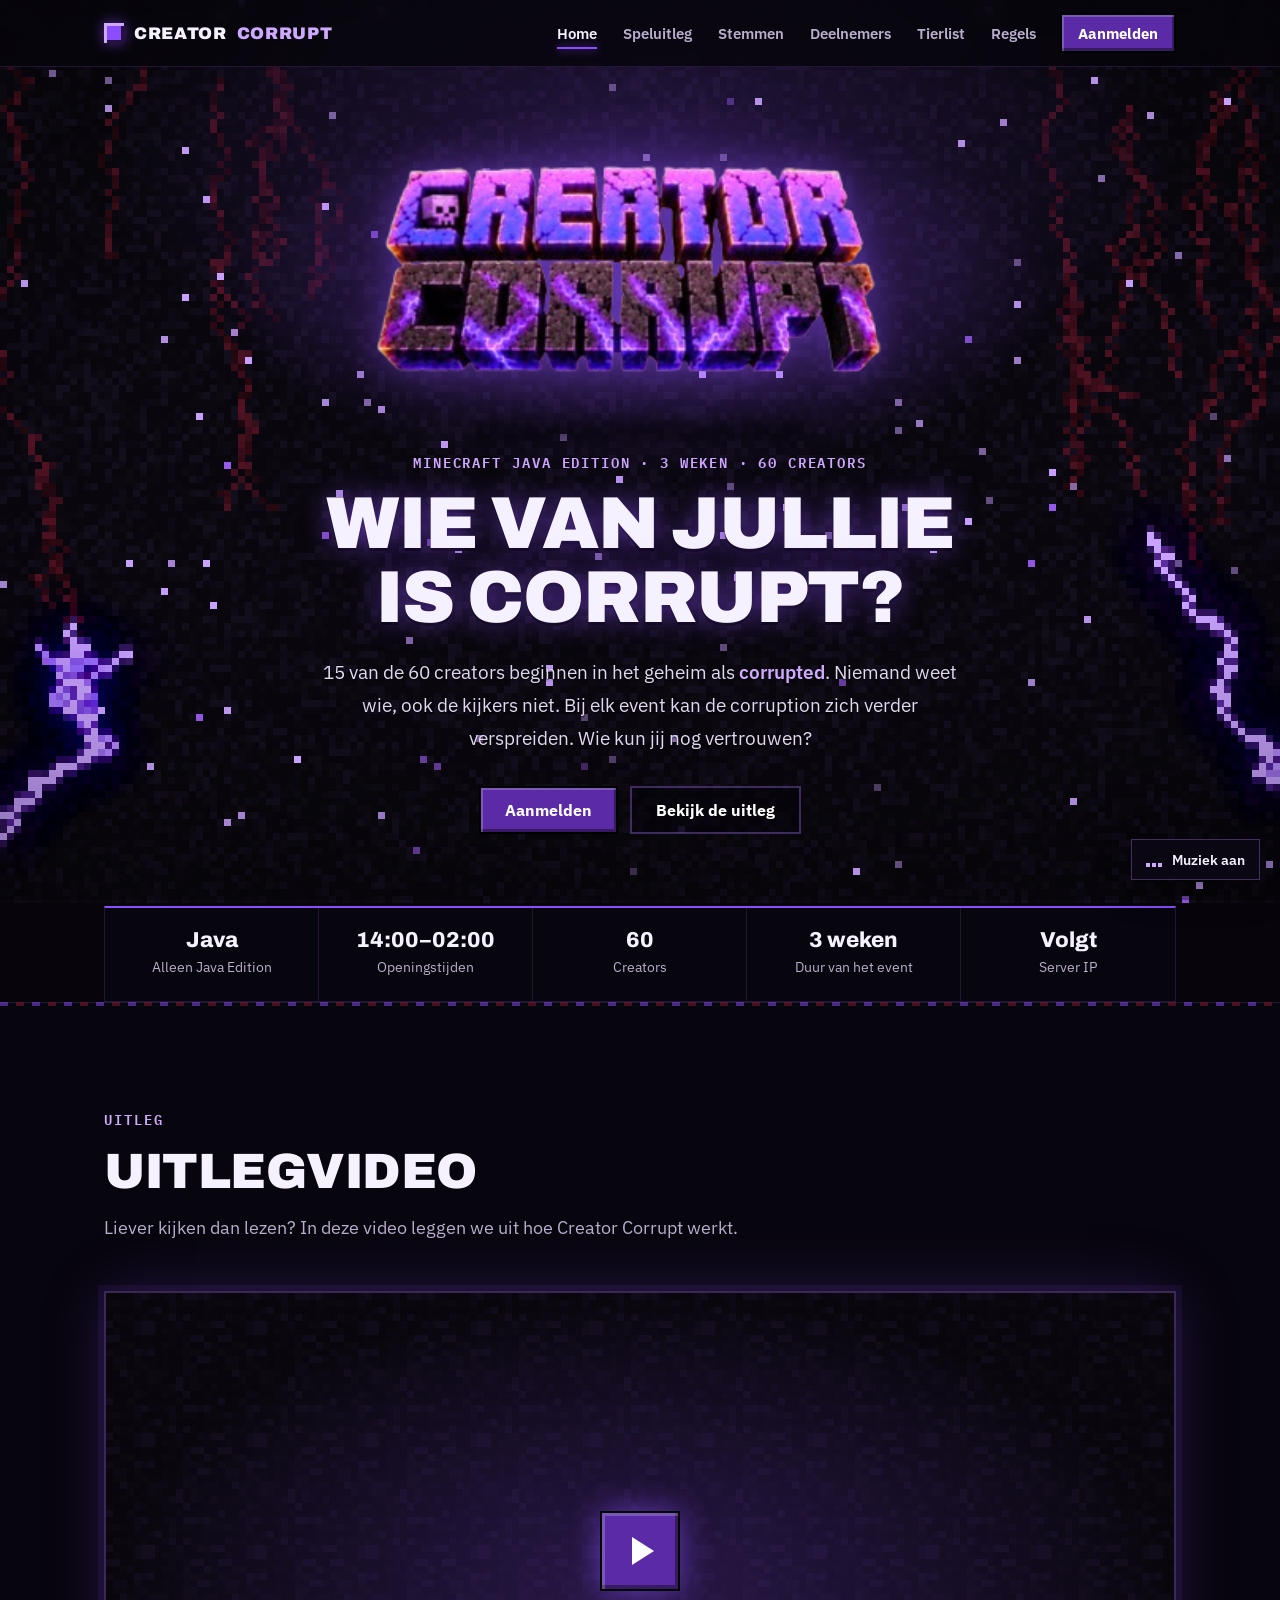
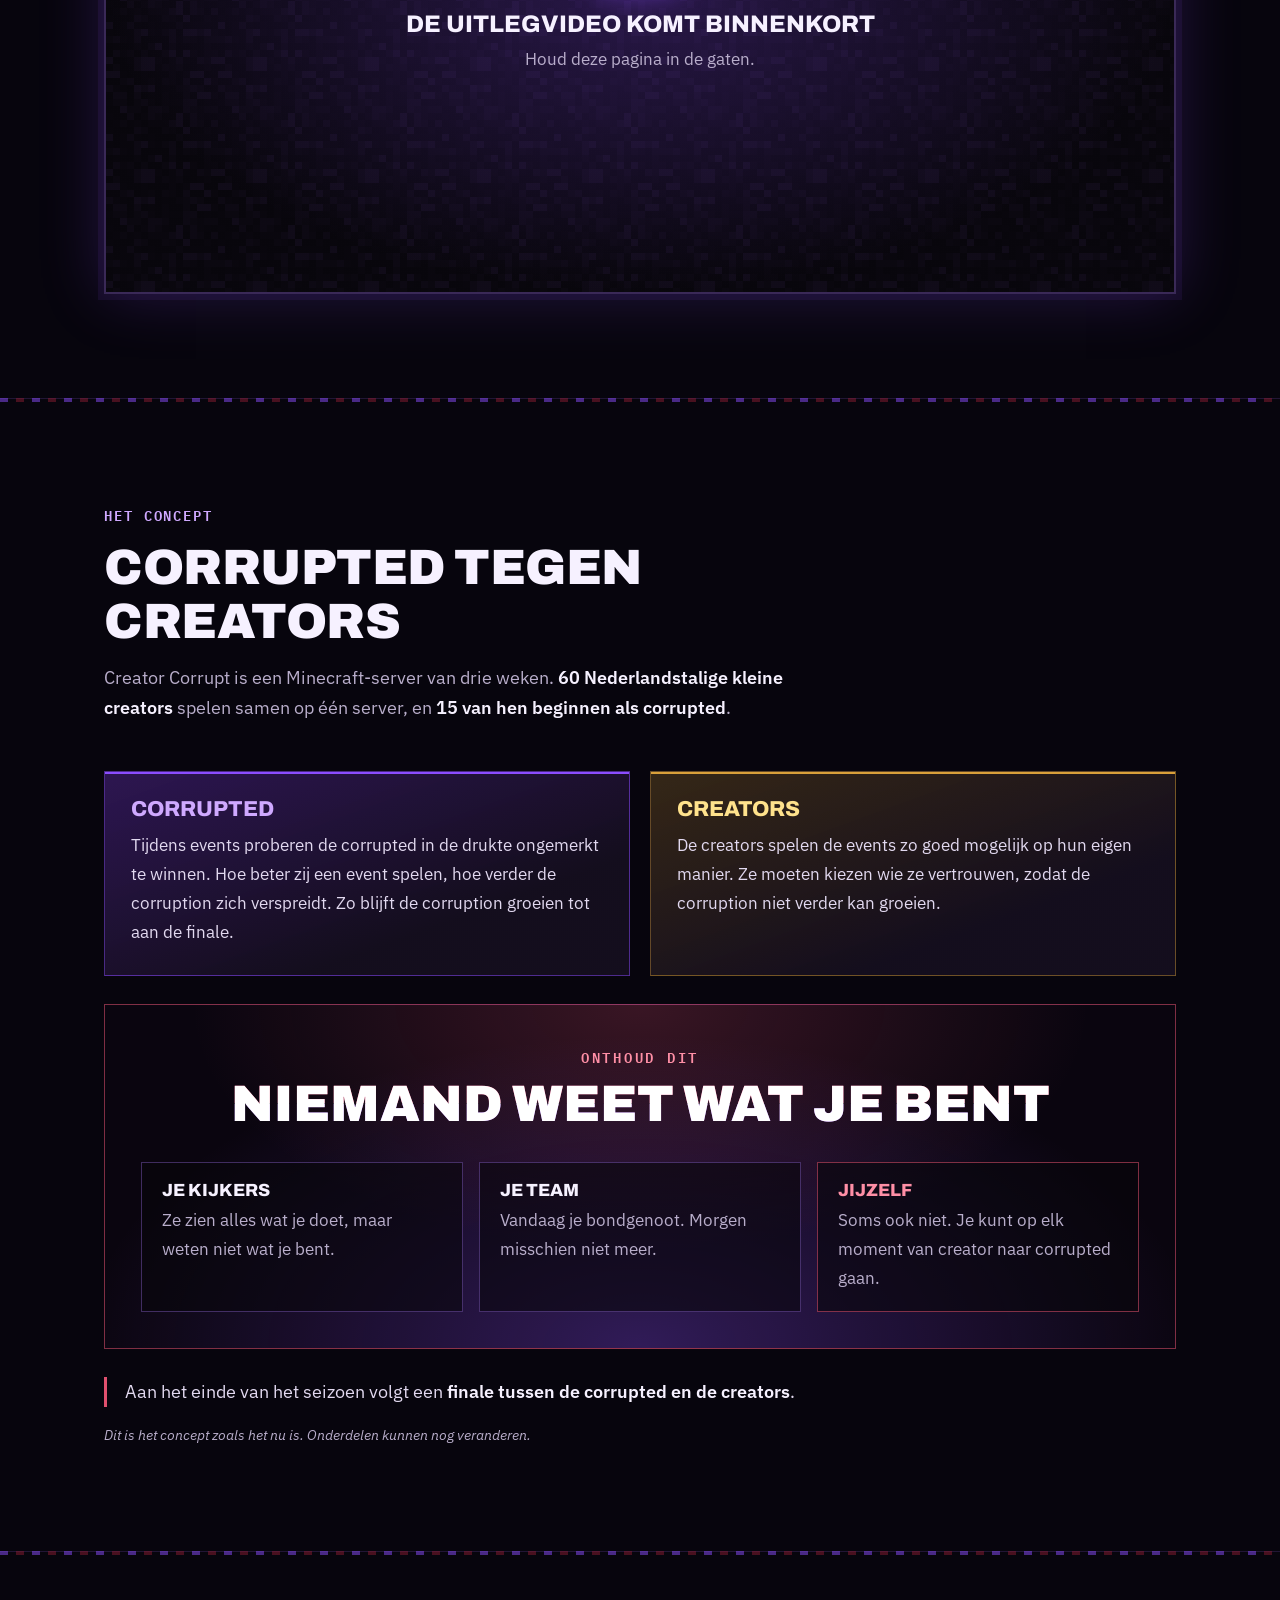
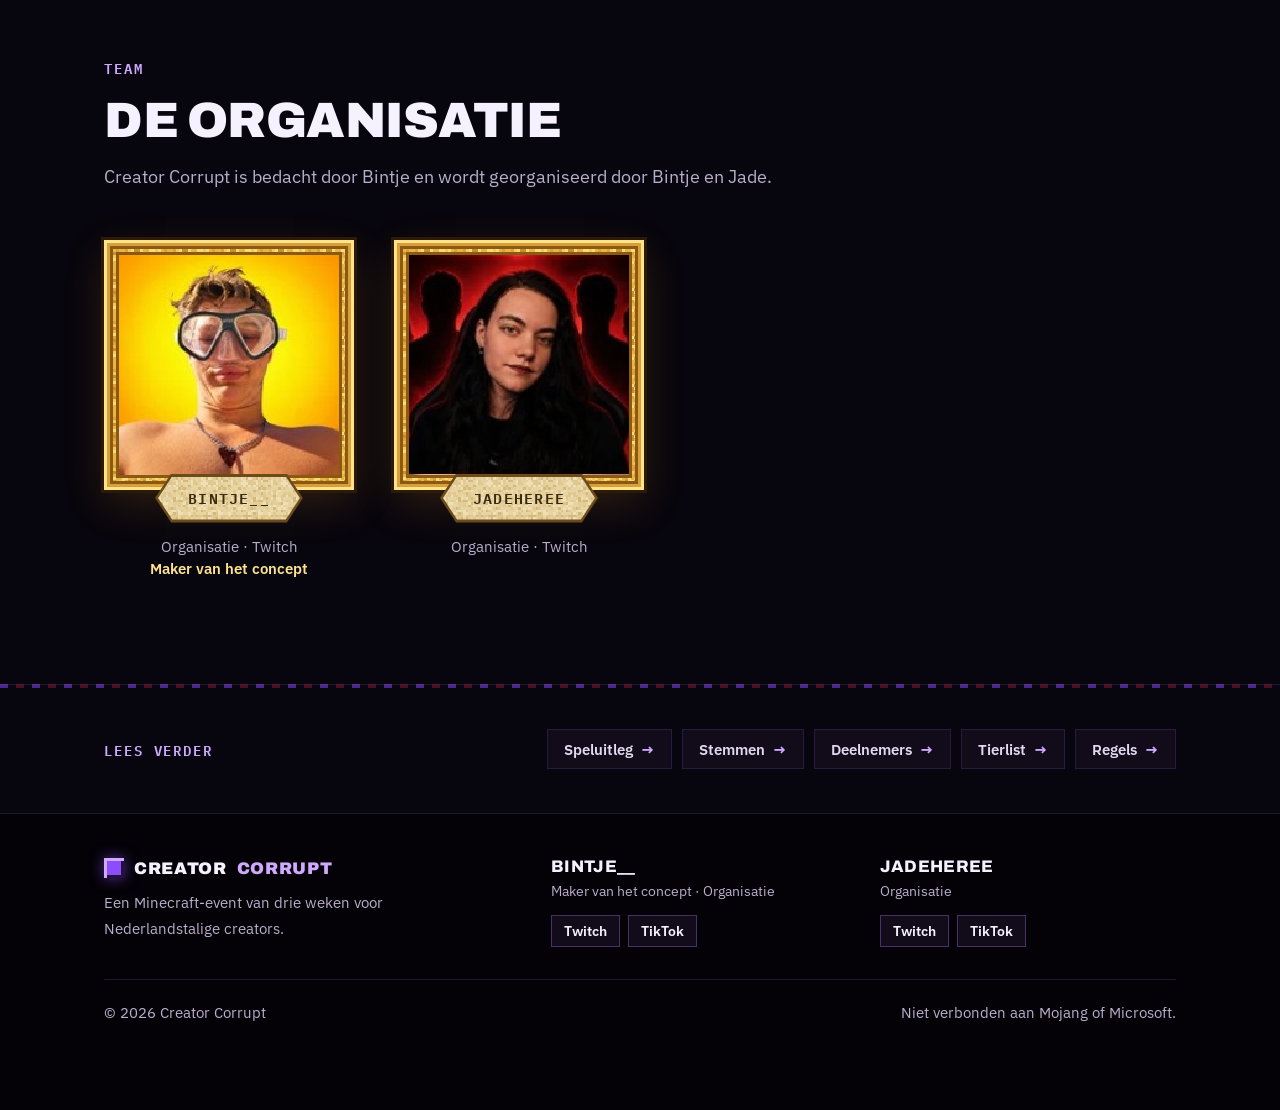
==== commit 2545ca09: "Uitlijning: vinkjes, hero-label, teamonderschriften, lees-verder, deelnemers en paginakoppen Co-Auth" ====
--- a/index.html
+++ b/index.html
@@ -8,7 +8,7 @@
 <link rel="preconnect" href="https://fonts.googleapis.com">
 <link rel="preconnect" href="https://fonts.gstatic.com" crossorigin>
 <link href="https://fonts.googleapis.com/css2?family=Archivo:wght@600;800;900&family=IBM+Plex+Mono:wght@600&family=IBM+Plex+Sans:wght@400;500;600&display=swap" rel="stylesheet">
-<link rel="stylesheet" href="style.css?v=20261105-7">
+<link rel="stylesheet" href="style.css?v=20261105-8">
 </head>
 <body>
 <canvas id="cave" aria-hidden="true"></canvas>
@@ -39,7 +39,7 @@
         <img src="img/logo.png" alt="Creator Corrupt" width="362" height="190">
         <div class="logo-shadow" aria-hidden="true"></div>
       </div>
-      <p class="eyebrow">Minecraft Java Edition &middot; 3 weken &middot; 60 creators</p>
+      <p class="eyebrow hero-eyebrow"><span>Minecraft Java Edition</span><span>3 weken</span><span>60 creators</span></p>
       <h1>Wie van jullie is corrupt?</h1>
       <p class="lead">15 van de 60 creators beginnen in het geheim als <strong>corrupted</strong>. Niemand weet wie, ook de kijkers niet. Bij elk event kan de corruption zich verder verspreiden. Wie kun jij nog vertrouwen?</p>
       <div class="hero-actions">
@@ -136,7 +136,7 @@
         <a class="member" href="https://www.twitch.tv/bintje__" target="_blank" rel="noopener">
           <div class="frame"><div class="avatar avatar-photo"><img src="img/bintje.jpg" alt="Bintje" width="186" height="178"></div></div>
           <span class="plaque"><span>BINTJE__</span></span>
-          <span class="member-role"><strong>Maker van het concept</strong><br>Organisatie &middot; Twitch</span>
+          <span class="member-role">Organisatie &middot; Twitch<br><strong>Maker van het concept</strong></span>
         </a>
         <a class="member" href="https://www.twitch.tv/jadeheree" target="_blank" rel="noopener">
           <div class="frame"><div class="avatar avatar-photo"><img src="img/jade.jpg" alt="Jade" width="186" height="178"></div></div>
@@ -194,6 +194,6 @@
   </div>
 </footer>
 
-<script src="script.js?v=20261105-7"></script>
+<script src="script.js?v=20261105-8"></script>
 </body>
 </html>
--- a/style.css
+++ b/style.css
@@ -406,6 +406,38 @@
 .community{margin-top:80px;padding-top:56px;border-top:1px solid var(--line)}
 .community-empty{padding:22px;color:var(--muted);background:rgba(14,9,22,.7);border:1px dashed var(--line-2)}
 
+/* Uitlijning: kleine correcties */
+/* Hero-label: de drie stukjes breken als geheel af, met een punt ertussen */
+.hero-eyebrow{display:flex;flex-wrap:wrap;justify-content:center;gap:4px 0}
+.hero-eyebrow span{white-space:nowrap}
+.hero-eyebrow span+span::before{content:"\00b7";margin:0 .7em}
+@media(max-width:560px){
+  .hero-eyebrow{font-size:.8rem;letter-spacing:.1em}
+  .hero-eyebrow span:first-child{flex-basis:100%;text-align:center}
+  .hero-eyebrow span:nth-child(2)::before{content:none}
+}
+/* Teamkaarten: onderschriften beginnen op dezelfde hoogte */
+.team{align-items:flex-start}
+/* Lees verder: een losse laatste knop op mobiel vult de hele breedte */
+@media(max-width:560px){.more-links a:last-child:nth-child(odd){grid-column:1/-1}}
+/* Vinkjes: tekst blijft één nette alinea naast het vakje */
+.check span{flex:1;min-width:0}
+/* Deelnemers: op mobiel twee kaarten naast elkaar */
+@media(max-width:560px){
+  .cast{grid-template-columns:1fr 1fr;gap:12px}
+  .cast-card{padding:16px 10px 14px}
+  .cast-head{width:72px;height:72px;margin-bottom:12px}
+  .cast-head img,.cast-head canvas{width:54px;height:54px}
+  .cast-card.mystery .cast-head{font-size:2rem}
+  .cast-card h3{font-size:.92rem}
+  .cast-links{gap:6px}
+  .cast-btn{padding:6px 8px;font-size:.75rem}
+  .pager{width:100%;justify-content:space-between}
+  .pager button{flex:1;min-width:0}
+}
+/* Regels: downloadknop op mobiel over de volle breedte */
+@media(max-width:560px){.download{flex-direction:row}.download .btn{width:100%;justify-content:center}}
+
 /* Footer met organisatoren */
 .foot-grid{display:grid;grid-template-columns:1.4fr 1fr 1fr;gap:32px;padding:44px 0 32px}
 @media(max-width:760px){
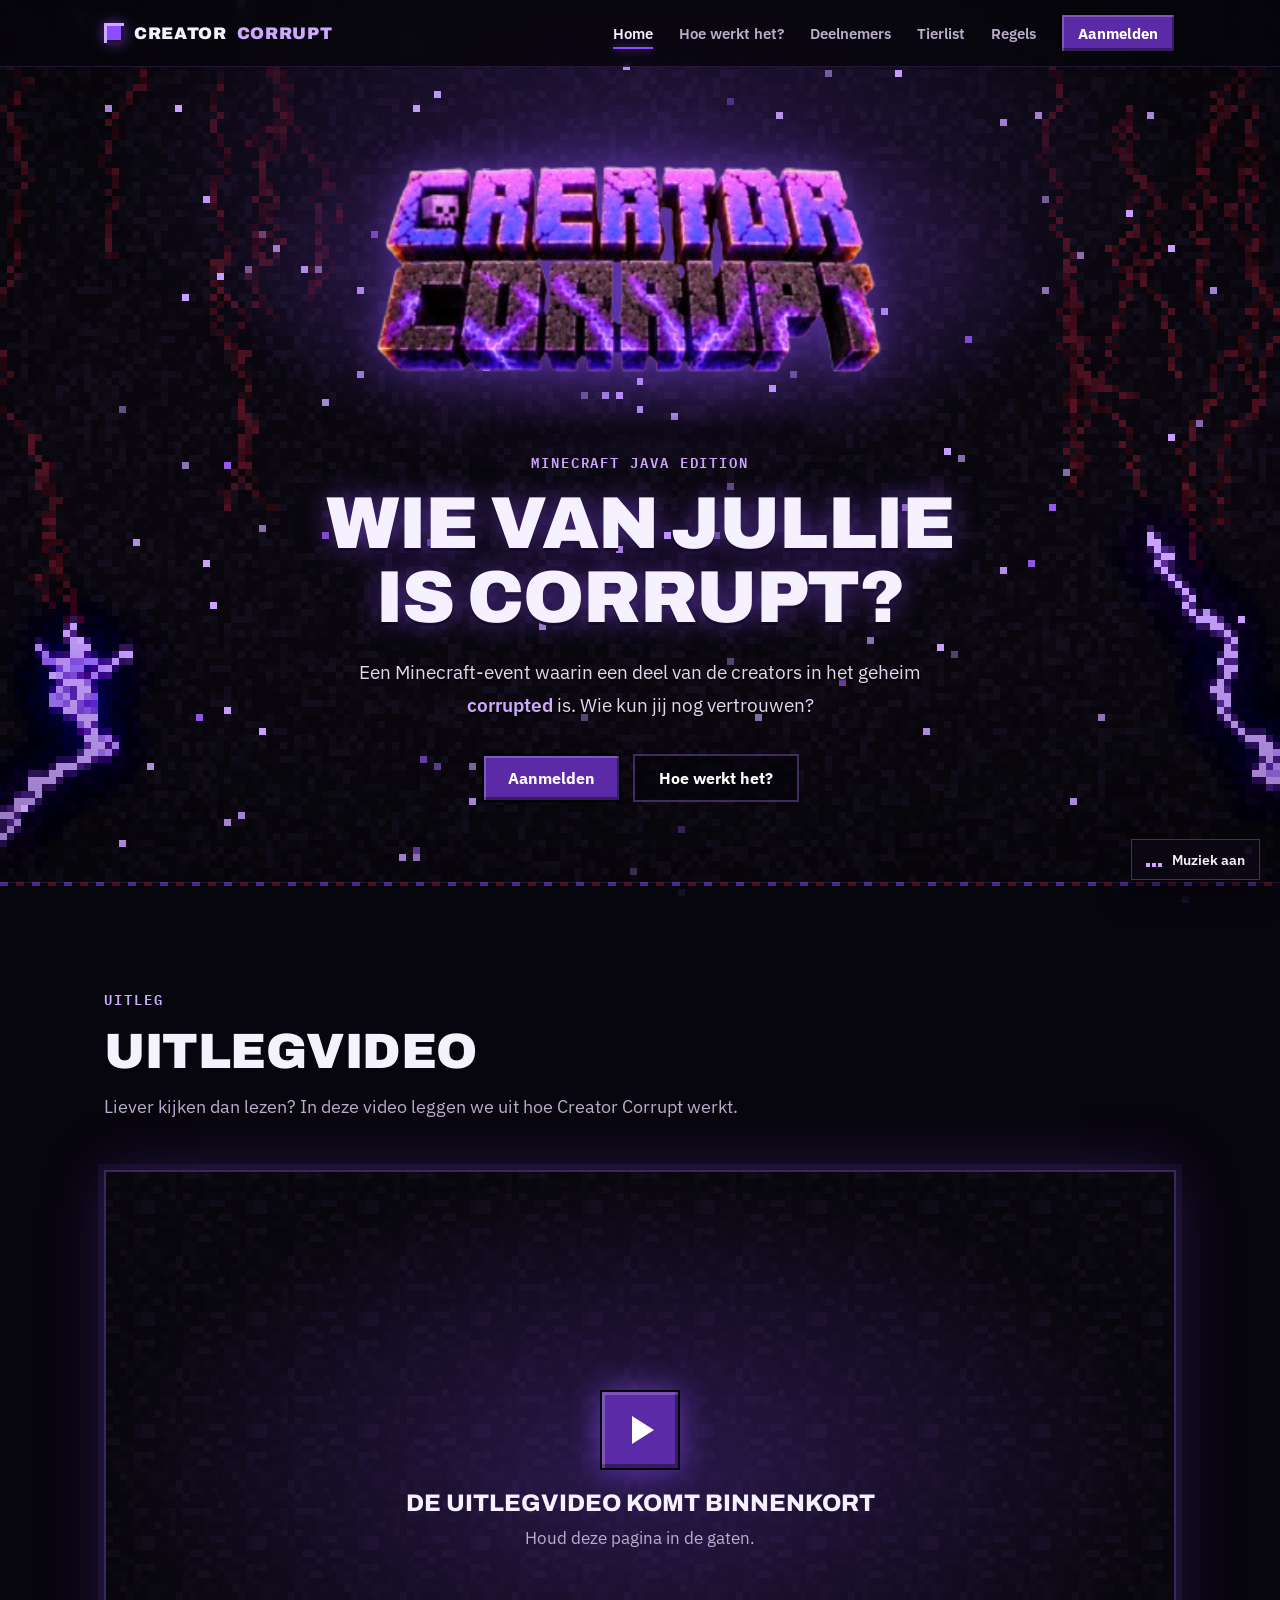
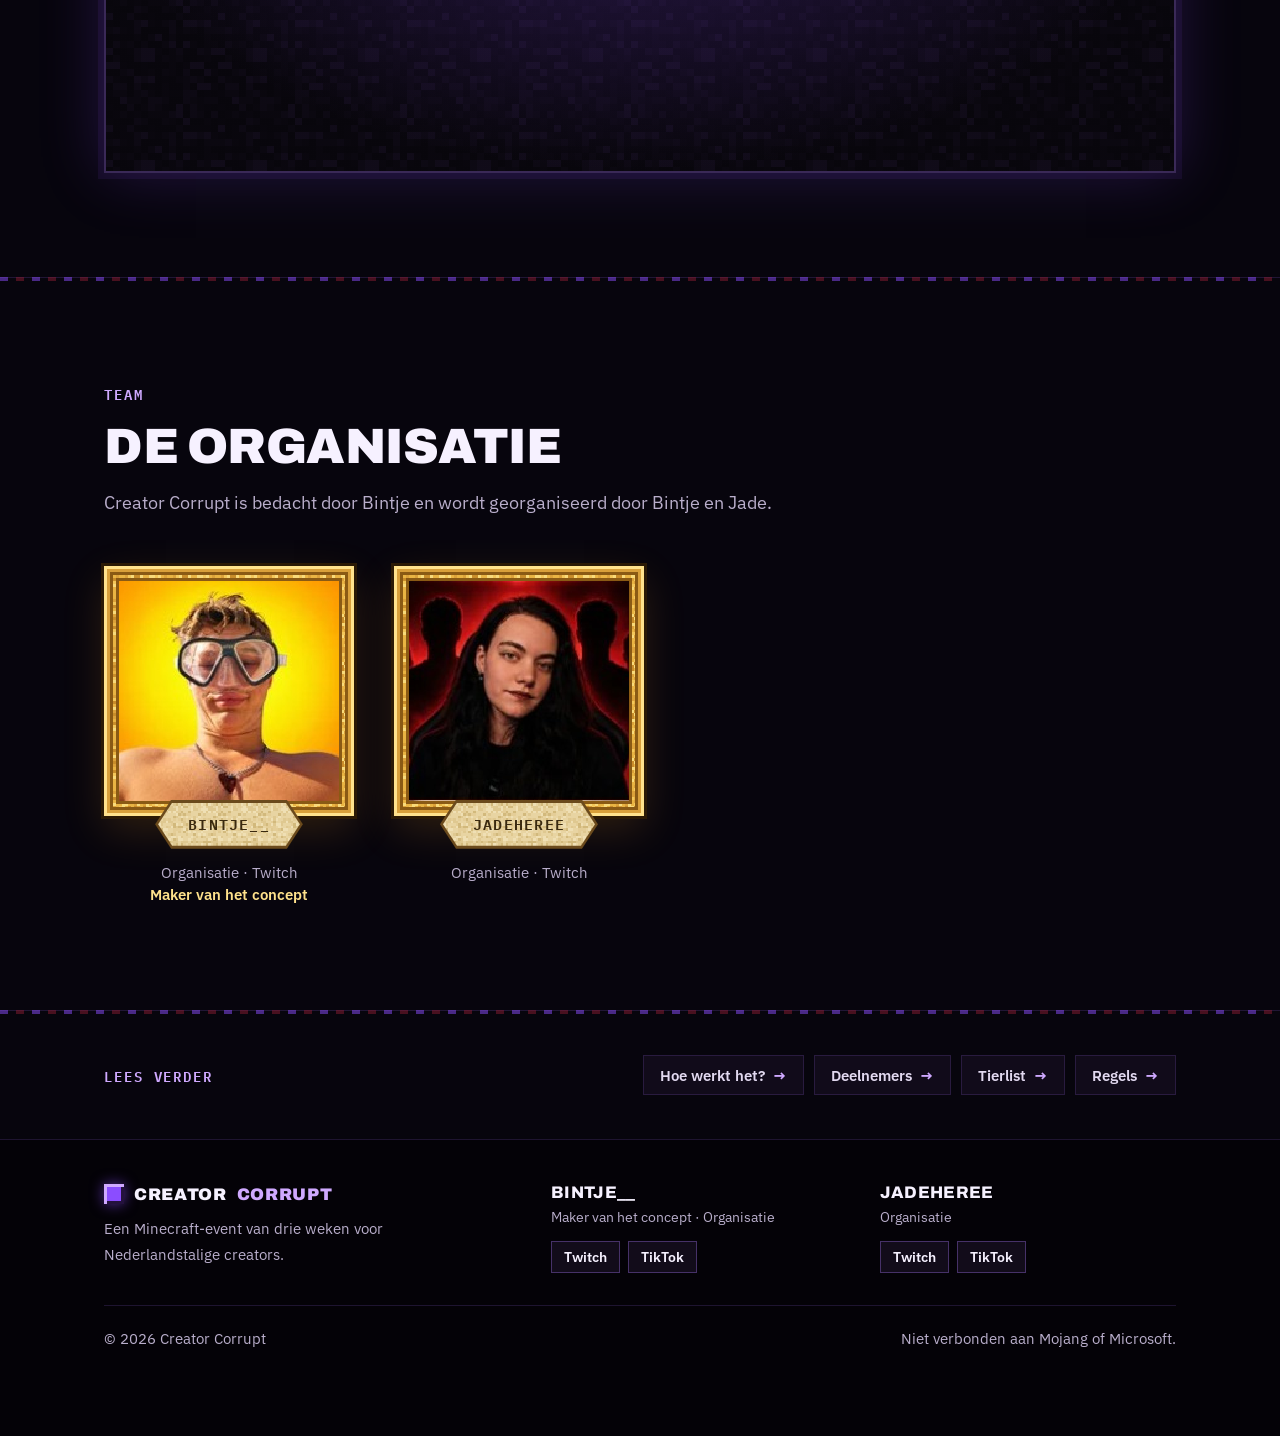
==== commit d574fdb3: "Nieuwe pagina 'Hoe werkt het?' met alle uitleg; dubbele info weg, oude pagina's sturen door Co-Autho" ====
--- a/index.html
+++ b/index.html
@@ -8,7 +8,7 @@
 <link rel="preconnect" href="https://fonts.googleapis.com">
 <link rel="preconnect" href="https://fonts.gstatic.com" crossorigin>
 <link href="https://fonts.googleapis.com/css2?family=Archivo:wght@600;800;900&family=IBM+Plex+Mono:wght@600&family=IBM+Plex+Sans:wght@400;500;600&display=swap" rel="stylesheet">
-<link rel="stylesheet" href="style.css?v=20261105-8">
+<link rel="stylesheet" href="style.css?v=20261107-1">
 </head>
 <body>
 <canvas id="cave" aria-hidden="true"></canvas>
@@ -20,8 +20,7 @@
     <button class="menu" aria-expanded="false" aria-controls="nav">Menu</button>
     <nav id="nav" class="nav">
       <a href="index.html" aria-current="page">Home</a>
-      <a href="speluitleg.html">Speluitleg</a>
-      <a href="stemmen.html">Stemmen</a>
+      <a href="hoe-werkt-het.html">Hoe werkt het?</a>
       <a href="deelnemers.html">Deelnemers</a>
       <a href="tierlist.html">Tierlist</a>
       <a href="regels.html">Regels</a>
@@ -39,23 +38,13 @@
         <img src="img/logo.png" alt="Creator Corrupt" width="362" height="190">
         <div class="logo-shadow" aria-hidden="true"></div>
       </div>
-      <p class="eyebrow hero-eyebrow"><span>Minecraft Java Edition</span><span>3 weken</span><span>60 creators</span></p>
+      <p class="eyebrow">Minecraft Java Edition</p>
       <h1>Wie van jullie is corrupt?</h1>
-      <p class="lead">15 van de 60 creators beginnen in het geheim als <strong>corrupted</strong>. Niemand weet wie, ook de kijkers niet. Bij elk event kan de corruption zich verder verspreiden. Wie kun jij nog vertrouwen?</p>
+      <p class="lead">Een Minecraft-event waarin een deel van de creators in het geheim <strong>corrupted</strong> is. Wie kun jij nog vertrouwen?</p>
       <div class="hero-actions">
         <a class="btn" href="aanmelden.html">Aanmelden</a>
-        <a class="btn btn-ghost" href="#video">Bekijk de uitleg</a>
+        <a class="btn btn-ghost" href="hoe-werkt-het.html">Hoe werkt het?</a>
       </div>
-    </div>
-
-    <div class="wrap">
-      <ul class="stats">
-        <li><strong>Java</strong><span>Alleen Java Edition</span></li>
-        <li><strong>14:00&ndash;02:00</strong><span>Openingstijden</span></li>
-        <li><strong>60</strong><span>Creators</span></li>
-        <li><strong>3 weken</strong><span>Duur van het event</span></li>
-        <li><strong>Volgt</strong><span>Server IP</span></li>
-      </ul>
     </div>
   </section>
 
@@ -76,50 +65,6 @@
           <span>Houd deze pagina in de gaten.</span>
         </div>
       </div>
-    </div>
-  </section>
-
-  <!-- CONCEPT -->
-  <section id="concept" class="section">
-    <div class="wrap">
-      <header class="section-head">
-        <p class="eyebrow">Het concept</p>
-        <h2>Corrupted tegen creators</h2>
-        <p>Creator Corrupt is een Minecraft-server van drie weken. <strong>60 Nederlandstalige kleine creators</strong> spelen samen op één server, en <strong>15 van hen beginnen als corrupted</strong>.</p>
-      </header>
-
-      <div class="sides">
-        <div class="side side-corrupt">
-          <h3>Corrupted</h3>
-          <p>Tijdens events proberen de corrupted in de drukte ongemerkt te winnen. Hoe beter zij een event spelen, hoe verder de corruption zich verspreidt. Zo blijft de corruption groeien tot aan de finale.</p>
-        </div>
-        <div class="side side-survive">
-          <h3>Creators</h3>
-          <p>De creators spelen de events zo goed mogelijk op hun eigen manier. Ze moeten kiezen wie ze vertrouwen, zodat de corruption niet verder kan groeien.</p>
-        </div>
-      </div>
-
-      <div class="nobody">
-        <p class="nobody-kicker">Onthoud dit</p>
-        <h3 class="nobody-title glitch" data-text="Niemand weet wat je bent">Niemand weet wat je bent</h3>
-        <div class="nobody-grid">
-          <div>
-            <h4>Je kijkers</h4>
-            <p>Ze zien alles wat je doet, maar weten niet wat je bent.</p>
-          </div>
-          <div>
-            <h4>Je team</h4>
-            <p>Vandaag je bondgenoot. Morgen misschien niet meer.</p>
-          </div>
-          <div>
-            <h4>Jijzelf</h4>
-            <p>Soms ook niet. Je kunt op elk moment van creator naar corrupted gaan.</p>
-          </div>
-        </div>
-      </div>
-
-      <p class="concept-twist">Aan het einde van het seizoen volgt een <strong>finale tussen de corrupted en de creators</strong>.</p>
-      <p class="concept-note">Dit is het concept zoals het nu is. Onderdelen kunnen nog veranderen.</p>
     </div>
   </section>
 
@@ -152,8 +97,7 @@
     <div class="wrap more-inner">
       <p class="eyebrow">Lees verder</p>
       <nav class="more-links" aria-label="Lees verder">
-        <a class="reveal" href="speluitleg.html">Speluitleg <b aria-hidden="true">&rarr;</b></a>
-        <a class="reveal" href="stemmen.html">Stemmen <b aria-hidden="true">&rarr;</b></a>
+        <a class="reveal" href="hoe-werkt-het.html">Hoe werkt het? <b aria-hidden="true">&rarr;</b></a>
         <a class="reveal" href="deelnemers.html">Deelnemers <b aria-hidden="true">&rarr;</b></a>
         <a class="reveal" href="tierlist.html">Tierlist <b aria-hidden="true">&rarr;</b></a>
         <a class="reveal" href="regels.html">Regels <b aria-hidden="true">&rarr;</b></a>
@@ -194,6 +138,6 @@
   </div>
 </footer>
 
-<script src="script.js?v=20261105-8"></script>
+<script src="script.js?v=20261107-1"></script>
 </body>
 </html>
--- a/style.css
+++ b/style.css
@@ -92,7 +92,7 @@
 .eyebrow{font:600 .85rem var(--mono);letter-spacing:.14em;text-transform:uppercase;color:var(--purple-300);margin:0 0 14px}
 
 /* Hero: gecentreerd, zoals de poster */
-.hero{padding:64px 0 0;text-align:center;overflow:hidden}
+.hero{padding:64px 0 80px;text-align:center;overflow:hidden}
 .hero-inner{display:flex;flex-direction:column;align-items:center}
 .hero-logo{position:relative;display:grid;place-items:center;padding:8px 0 36px}
 .hero-logo::before{content:"";position:absolute;inset:-10% -25%;background:radial-gradient(closest-side,rgba(139,77,255,.38),transparent);pointer-events:none}
@@ -406,6 +406,18 @@
 .community{margin-top:80px;padding-top:56px;border-top:1px solid var(--line)}
 .community-empty{padding:22px;color:var(--muted);background:rgba(14,9,22,.7);border:1px dashed var(--line-2)}
 
+/* Hoe werkt het?: inhoudsopgave en blokken */
+.toc{display:flex;flex-wrap:wrap;gap:8px;margin:-16px 0 32px}
+.toc a{padding:7px 14px;font:600 .9rem var(--body);color:var(--text);text-decoration:none;background:rgba(22,15,32,.7);border:1px solid var(--line);transition:color .2s,border-color .2s,background .2s}
+.toc a:hover{color:var(--ink);border-color:var(--purple-500);background:rgba(91,42,166,.22)}
+.howto-intro .stats{margin-top:0}
+.tiles-3{grid-template-columns:repeat(3,1fr)}
+@media(max-width:900px){.tiles-3{grid-template-columns:1fr}}
+#concept .nobody{margin-top:28px}
+#regels .concept-note{margin-top:24px}
+#regels .cta{margin-top:0}
+.steps a{color:var(--purple-300)}
+
 /* Uitlijning: kleine correcties */
 /* Hero-label: de drie stukjes breken als geheel af, met een punt ertussen */
 .hero-eyebrow{display:flex;flex-wrap:wrap;justify-content:center;gap:4px 0}
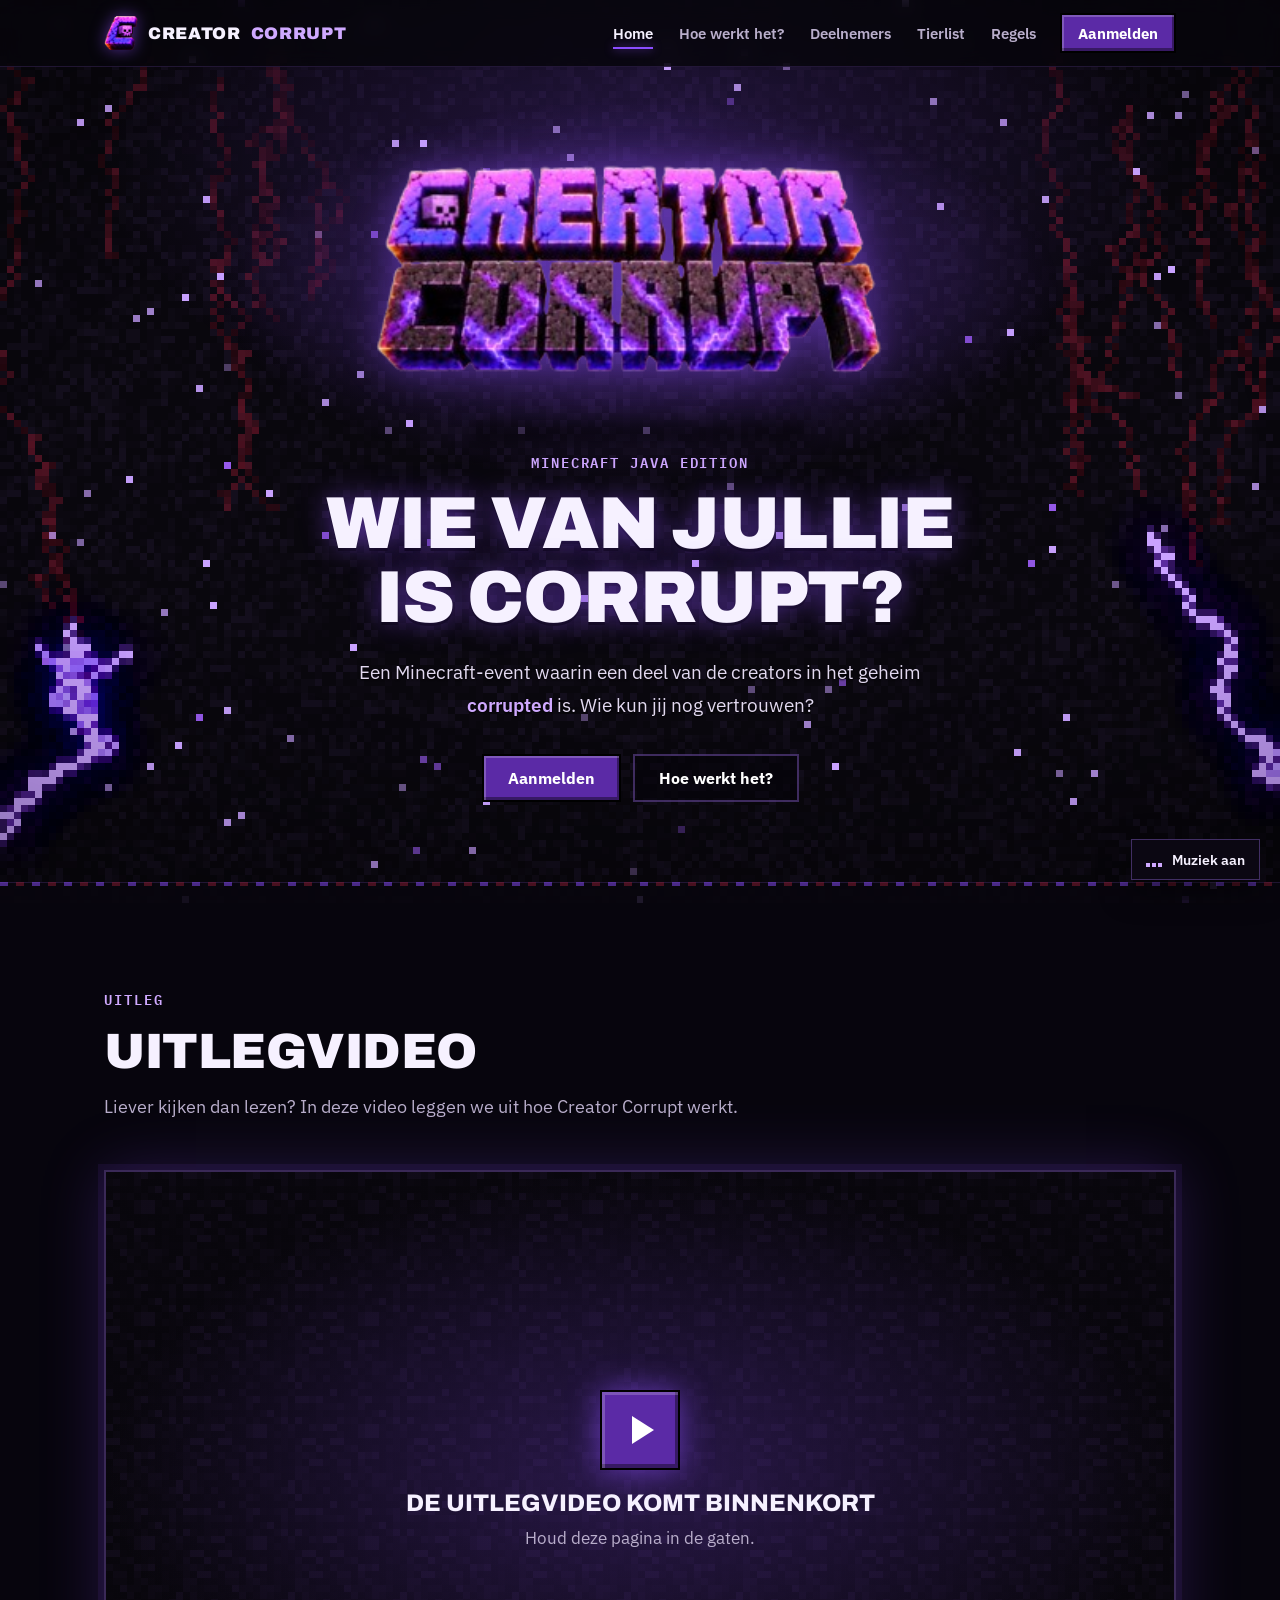
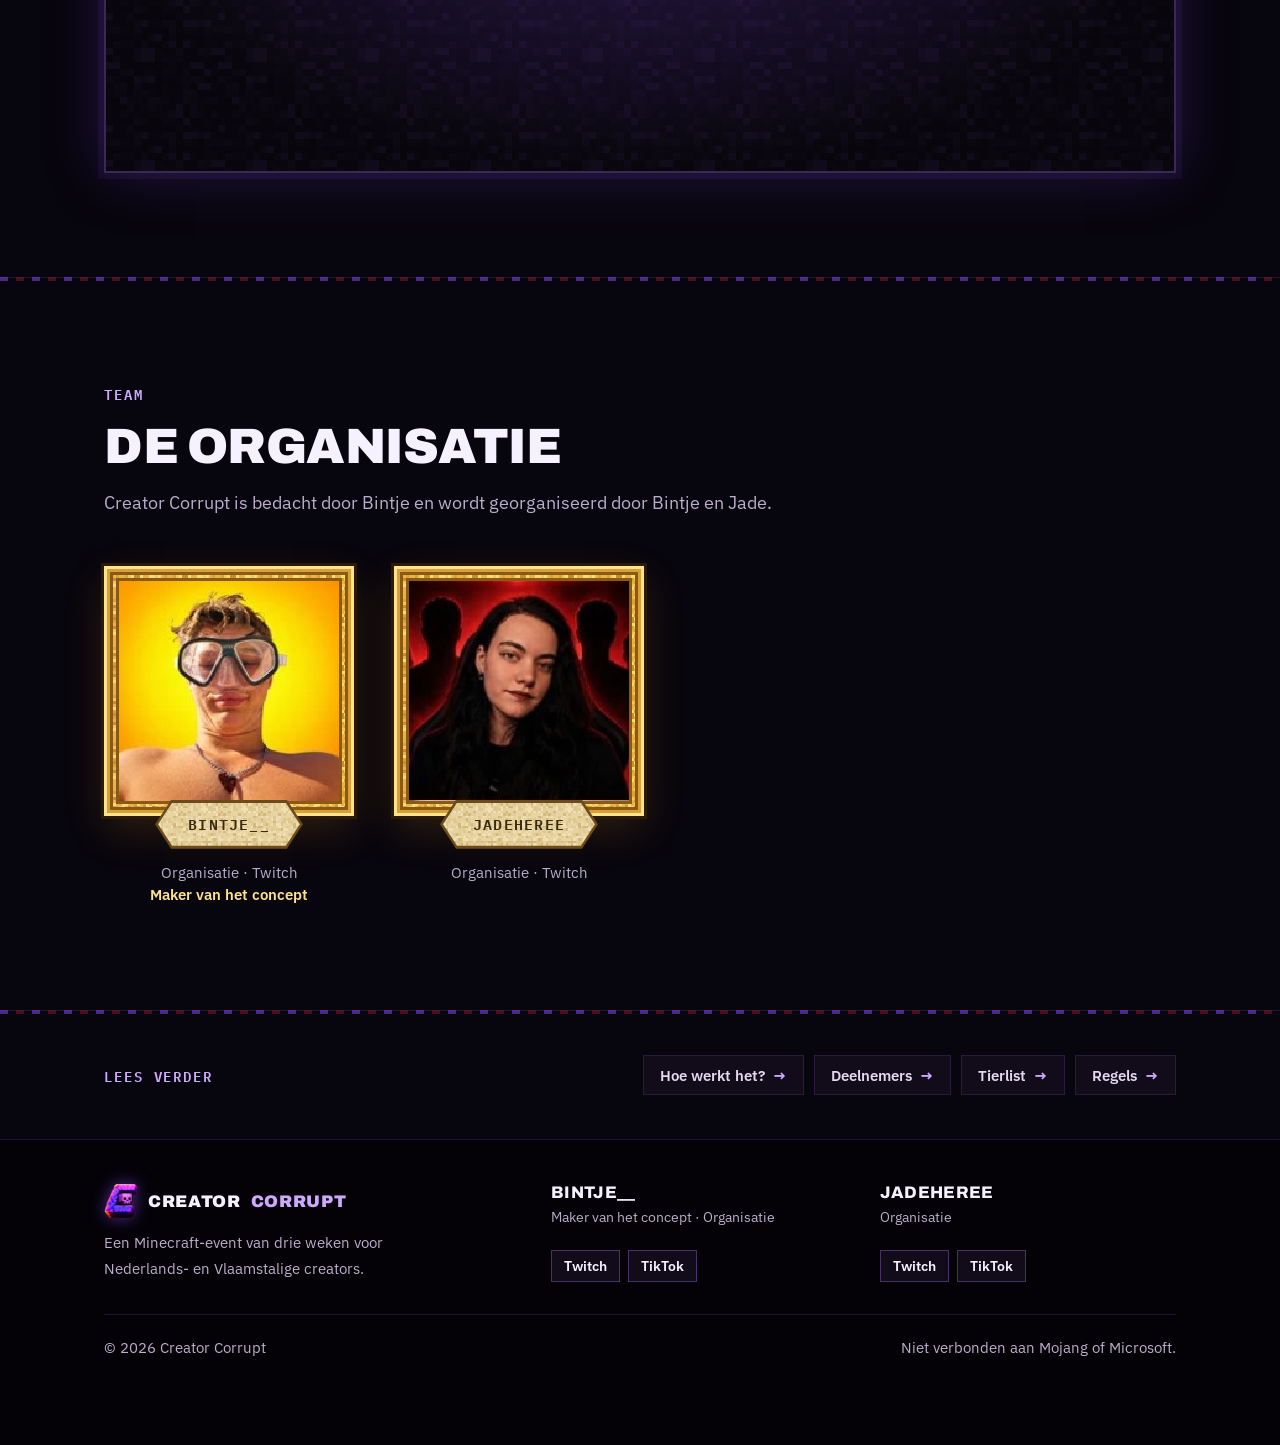
==== commit ada21d45: "C-icoon in menu en footer, Nederlands- en Vlaamstalig in footer, pop-ups op elke pagina Co-Authored-" ====
--- a/index.html
+++ b/index.html
@@ -8,7 +8,7 @@
 <link rel="preconnect" href="https://fonts.googleapis.com">
 <link rel="preconnect" href="https://fonts.gstatic.com" crossorigin>
 <link href="https://fonts.googleapis.com/css2?family=Archivo:wght@600;800;900&family=IBM+Plex+Mono:wght@600&family=IBM+Plex+Sans:wght@400;500;600&display=swap" rel="stylesheet">
-<link rel="stylesheet" href="style.css?v=20261107-1">
+<link rel="stylesheet" href="style.css?v=20261119-1">
 </head>
 <body>
 <canvas id="cave" aria-hidden="true"></canvas>
@@ -16,7 +16,7 @@
 
 <header class="top">
   <div class="wrap bar">
-    <a href="index.html" class="brand"><span class="brand-block" aria-hidden="true"></span>Creator <b>Corrupt</b></a>
+    <a href="index.html" class="brand"><img class="brand-icon" src="img/icon.png" alt="" width="34" height="34">Creator <b>Corrupt</b></a>
     <button class="menu" aria-expanded="false" aria-controls="nav">Menu</button>
     <nav id="nav" class="nav">
       <a href="index.html" aria-current="page">Home</a>
@@ -111,8 +111,8 @@
   <div class="wrap">
     <div class="foot-grid">
       <div class="foot-brand">
-        <a href="index.html" class="brand"><span class="brand-block" aria-hidden="true"></span>Creator <b>Corrupt</b></a>
-        <p>Een Minecraft-event van drie weken voor Nederlandstalige creators.</p>
+        <a href="index.html" class="brand"><img class="brand-icon" src="img/icon.png" alt="" width="34" height="34">Creator <b>Corrupt</b></a>
+        <p>Een Minecraft-event van drie weken voor Nederlands- en Vlaamstalige creators.</p>
       </div>
       <div class="foot-person">
         <h4>bintje__</h4>
@@ -138,6 +138,6 @@
   </div>
 </footer>
 
-<script src="script.js?v=20261107-1"></script>
+<script src="script.js?v=20261119-1"></script>
 </body>
 </html>
--- a/style.css
+++ b/style.css
@@ -43,7 +43,8 @@
 .bar{display:flex;align-items:center;justify-content:space-between;height:66px;gap:16px}
 .brand{display:flex;align-items:center;gap:10px;font:900 1.05rem var(--head);letter-spacing:.04em;text-transform:uppercase;color:var(--ink);text-decoration:none}
 .brand b{color:var(--purple-300);font-weight:900}
-.brand-block{width:20px;height:20px;background:var(--purple-500);box-shadow:inset 3px 3px 0 var(--purple-300),inset -3px -3px 0 var(--purple-900),0 0 14px rgba(139,77,255,.6)}
+.brand-icon{width:34px;height:34px;flex:none;object-fit:contain;filter:drop-shadow(0 0 8px rgba(139,77,255,.55));transition:transform .25s}
+.brand:hover .brand-icon{transform:rotate(-6deg) scale(1.08)}
 .nav{display:flex;gap:2px;align-items:center}
 .nav a{font:600 .95rem var(--body);text-decoration:none;color:var(--muted);padding:8px 12px}
 .nav a:hover{color:var(--ink)}
